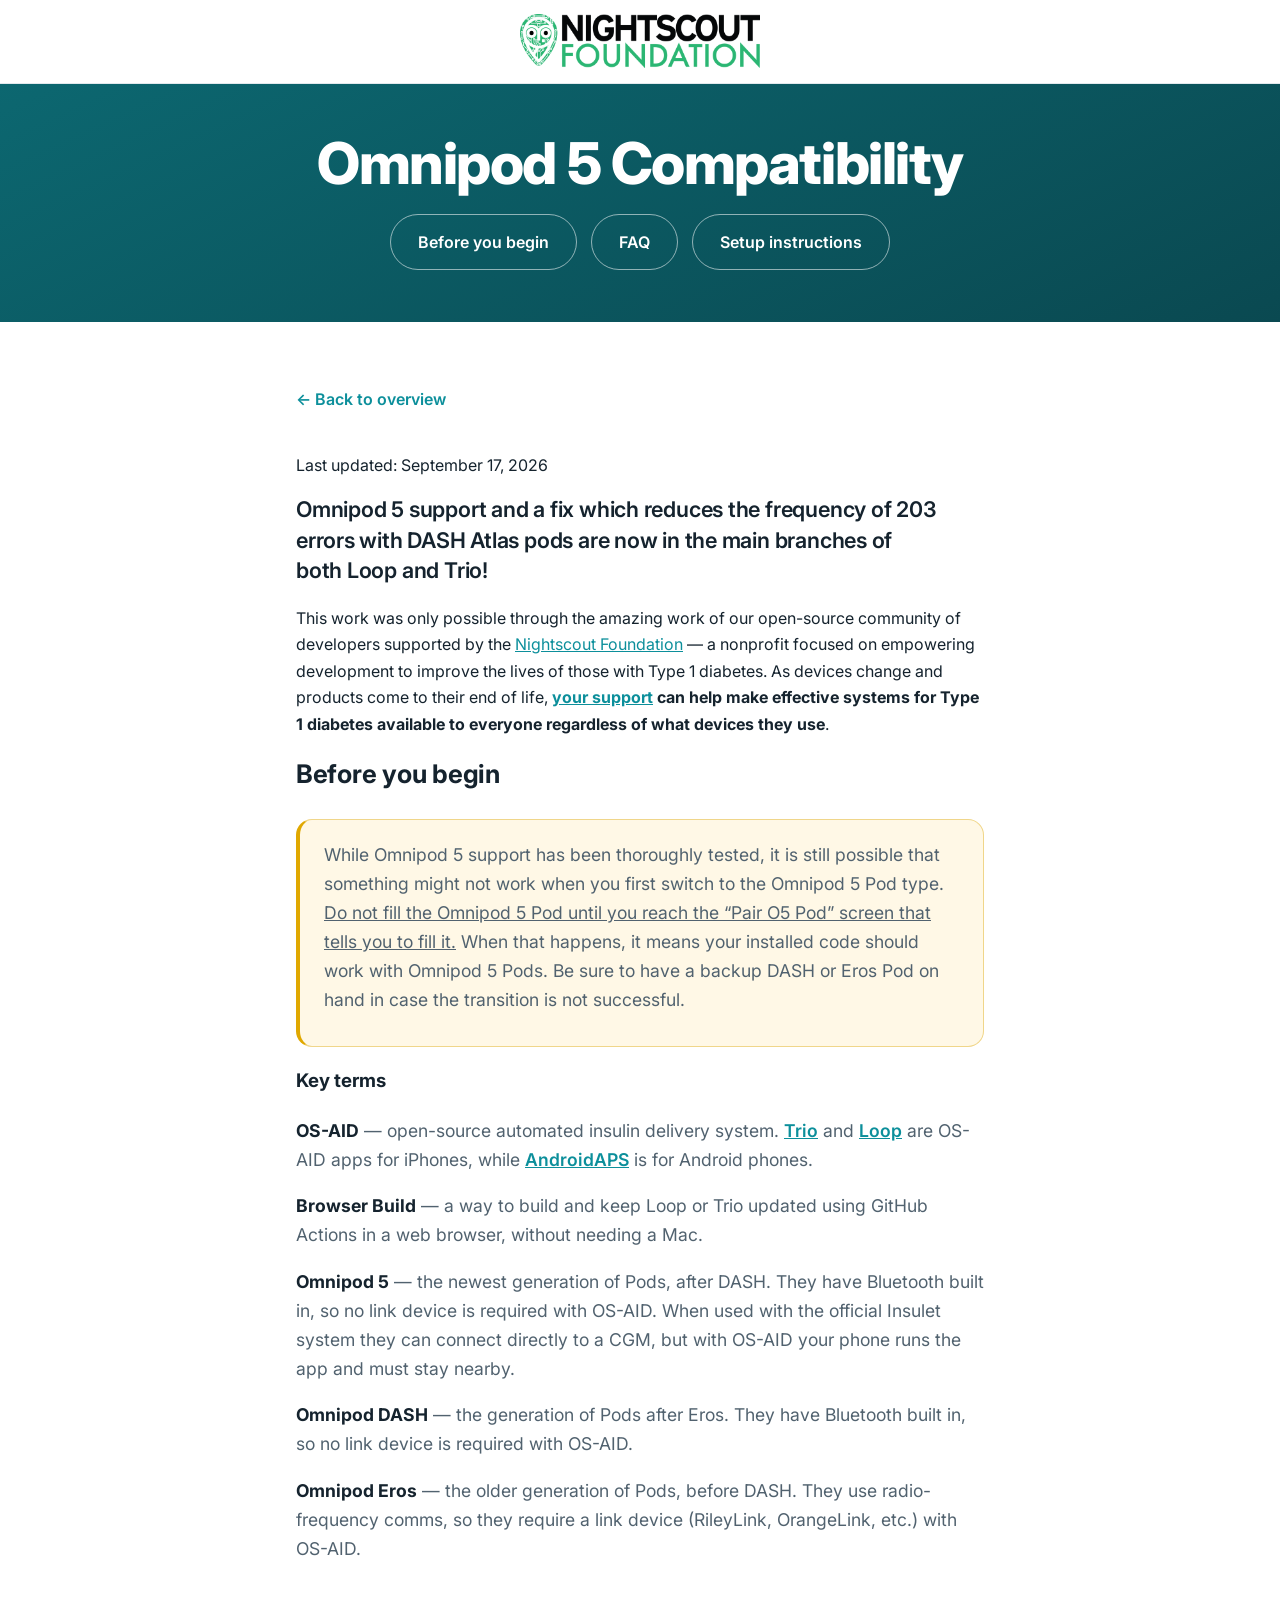
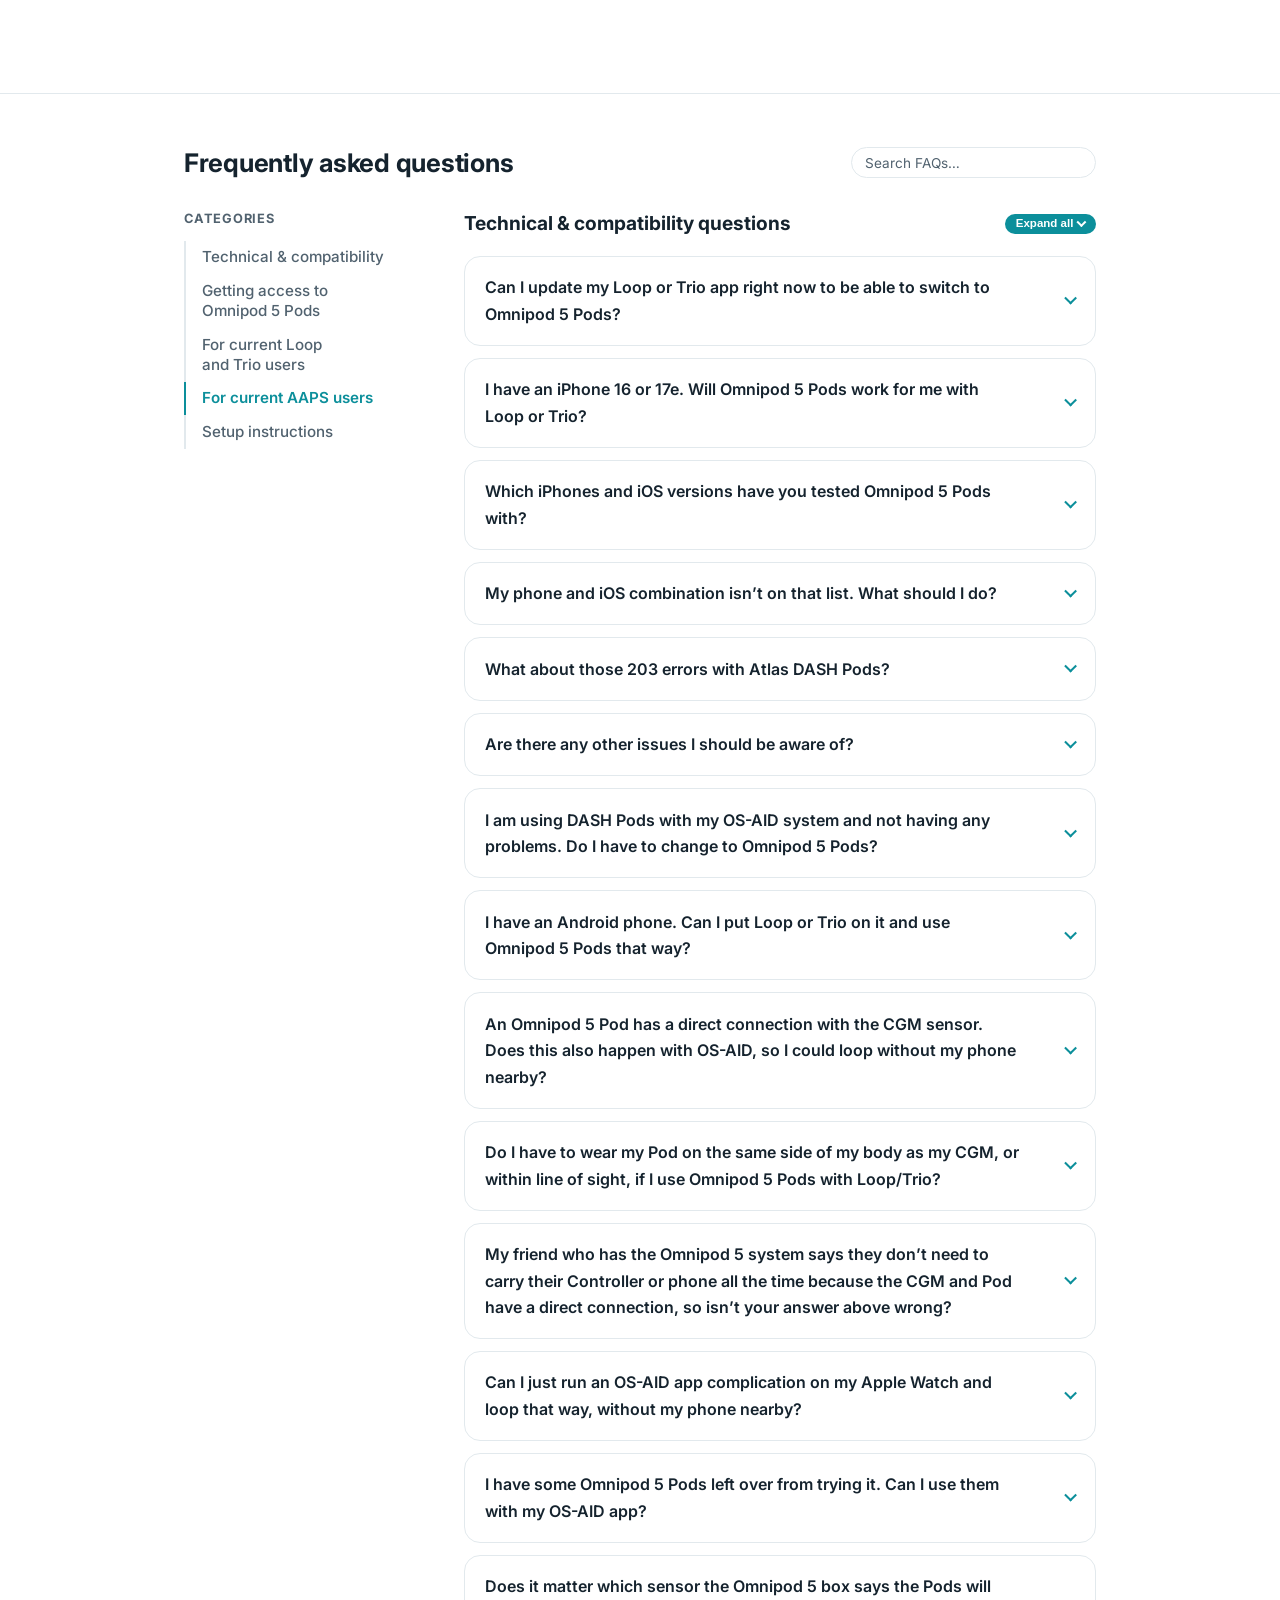
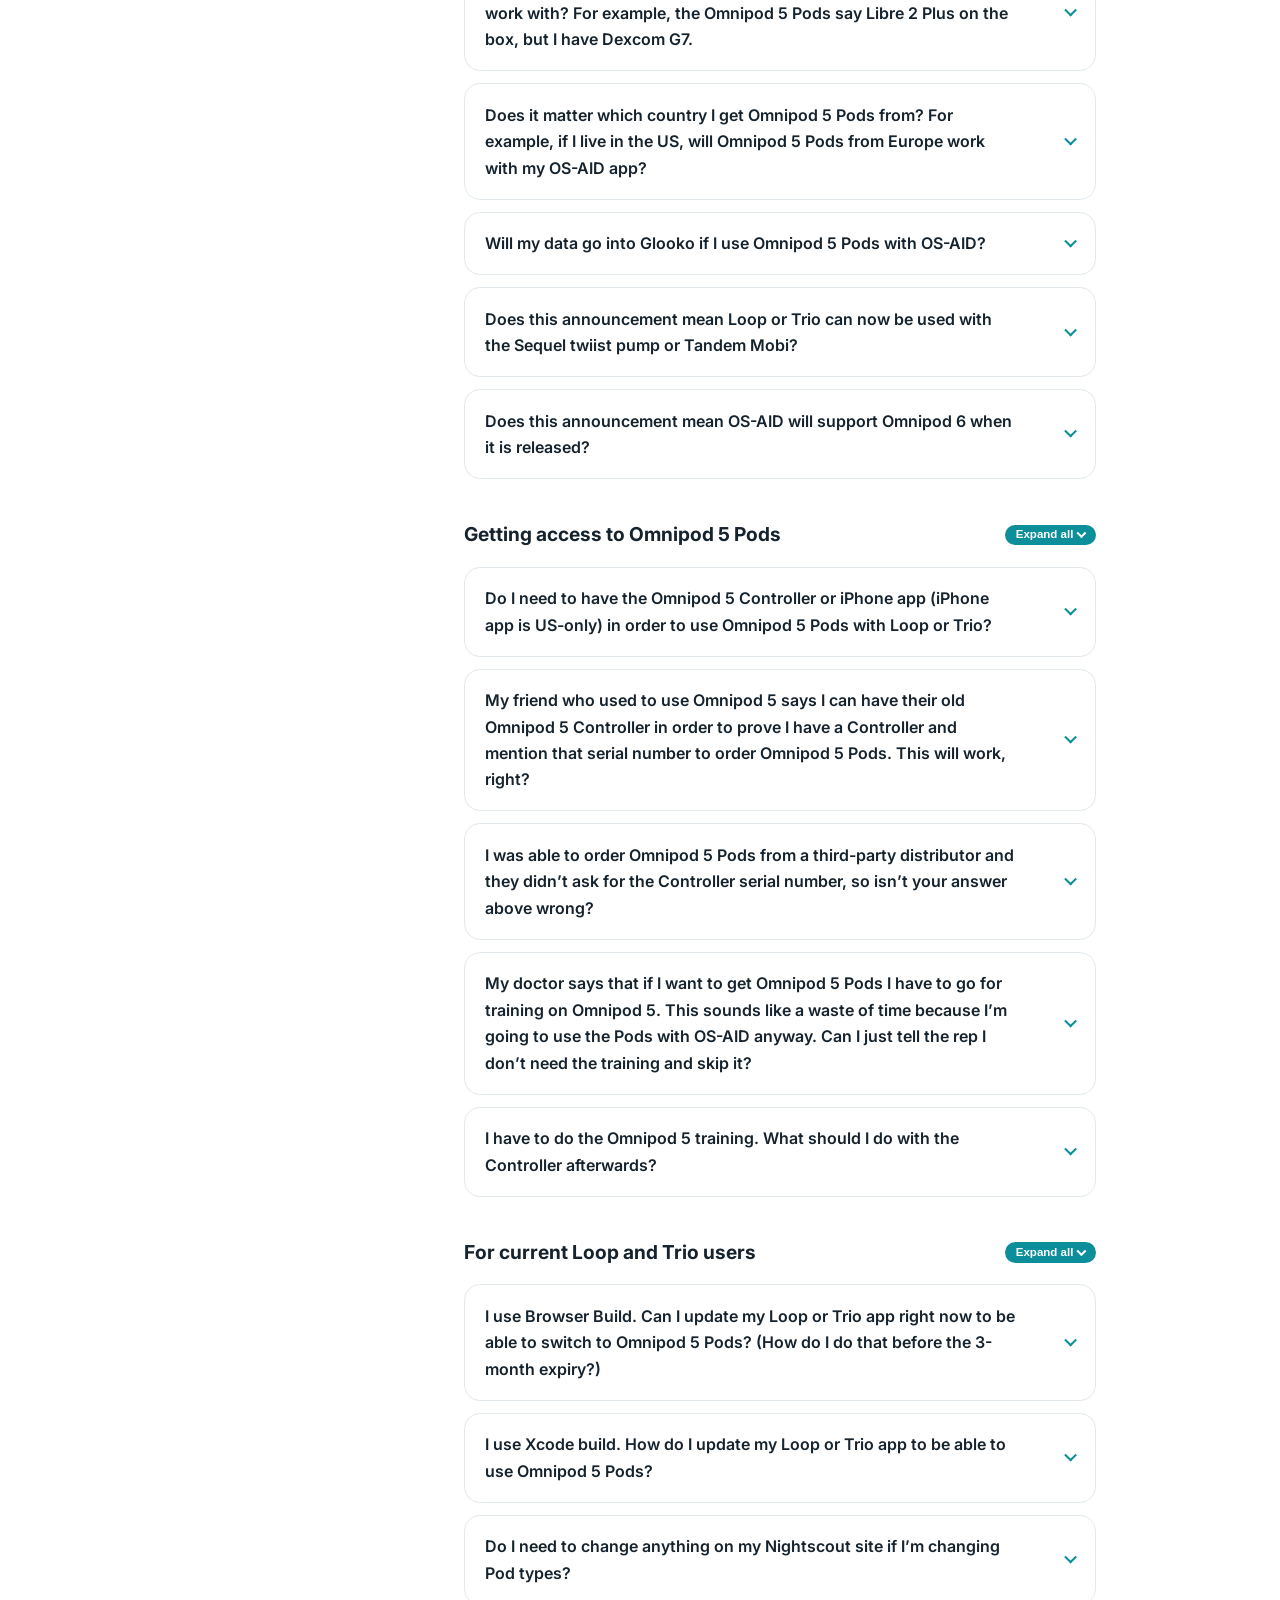
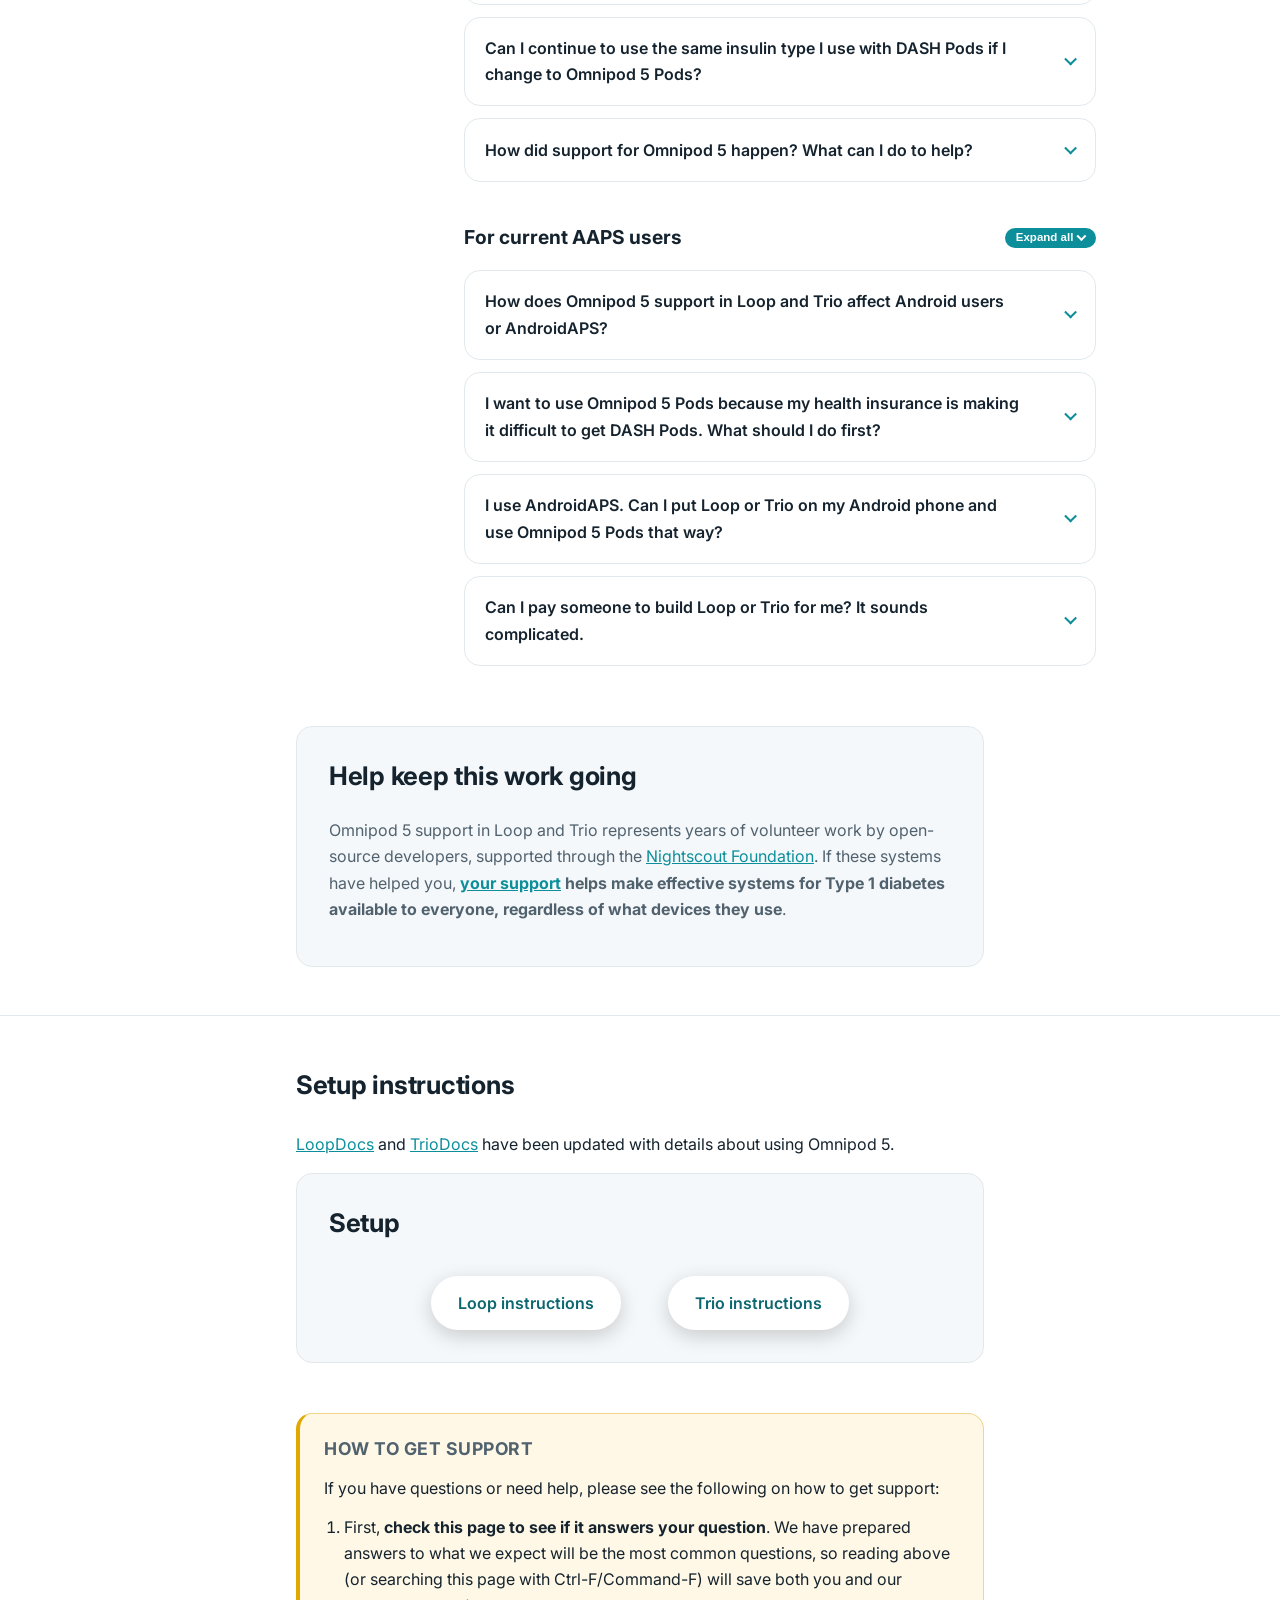
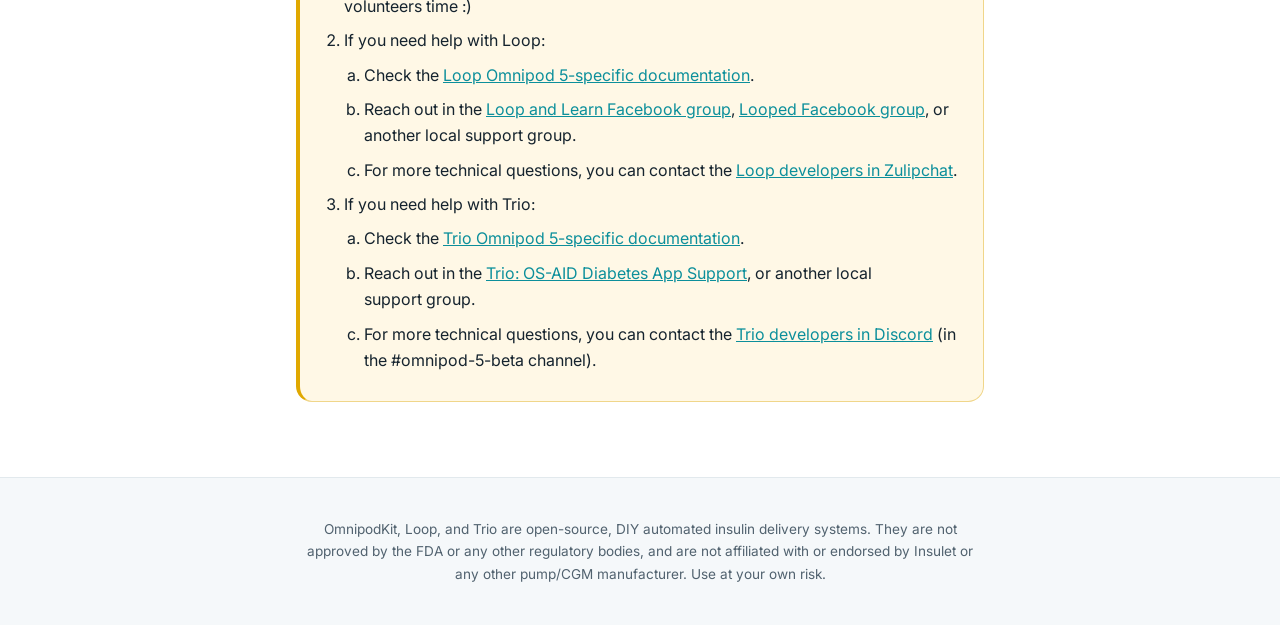
==== compatibility.html @ 83f73f6c "Omnipod 5 launched in main Co-Authored-By: Claude Fable 5.1 <noreply@anthropic.com> Claude-Session: " ====
<!DOCTYPE html>
<html lang="en">
<head>
  <meta charset="utf-8">
  <meta name="viewport" content="width=device-width, initial-scale=1">
  <title>Omnipod 5 Compatibility for Loop and Trio</title>
  <meta name="description" content="FAQs and setup instructions for using Omnipod 5 Pods with Loop and Trio.">
  <link rel="canonical" href="https://nightscout.github.io/omnipod-five/compatibility.html">
  <link rel="icon" type="image/x-icon" href="favicon.ico">
  <meta name="theme-color" content="#0c6770">
  <meta property="og:site_name" content="Omnipod 5 Open-Source AID">
  <meta property="og:title" content="Omnipod 5 Compatibility for Loop and Trio">
  <meta property="og:description" content="FAQs and setup instructions for using Omnipod 5 Pods with Loop and Trio.">
  <meta property="og:url" content="https://nightscout.github.io/omnipod-five/compatibility.html">
  <meta property="og:type" content="website">
  <meta property="og:image" content="https://nightscout.github.io/omnipod-five/og-image.png">
  <meta property="og:image:width" content="1200">
  <meta property="og:image:height" content="630">
  <meta property="og:image:alt" content="Nightscout Foundation logo">
  <meta name="twitter:card" content="summary_large_image">
  <meta name="twitter:title" content="Omnipod 5 Compatibility for Loop and Trio">
  <meta name="twitter:description" content="FAQs and setup instructions for using Omnipod 5 Pods with Loop and Trio.">
  <meta name="twitter:image" content="https://nightscout.github.io/omnipod-five/og-image.png">
  <link rel="preconnect" href="https://fonts.googleapis.com">
  <link rel="preconnect" href="https://fonts.gstatic.com" crossorigin>
  <link href="https://fonts.googleapis.com/css2?family=Inter:wght@400;500;600;800&display=swap" rel="stylesheet">
  <link rel="stylesheet" href="style.css">
  <script async src="https://www.googletagmanager.com/gtag/js?id=UA-79494897-1"></script><script>window.dataLayer = window.dataLayer || [];function gtag(){dataLayer.push(arguments);}gtag('js', new Date());gtag('set', 'developer_id.dZjQwMz', true);gtag('config', 'UA-79494897-1');</script>
</head>
<body>
  <div class="topbar">
    <div class="wrap logos">
      <img class="logo-ns" src="https://nightscout.github.io/omnipod-five/logo.png" alt="Nightscout Foundation">
    </div>
  </div>

  <header class="hero subpage">
    <div class="wrap">
      <h1>Omnipod 5 Compatibility</h1>
      <div class="cta-row">
        <a class="btn btn-ghost" href="#intro">Before you begin</a>
        <a class="btn btn-ghost" href="#faq">FAQ</a>
        <a class="btn btn-ghost" href="#setup">Setup instructions</a>
      </div>
    </div>
  </header>

  <main class="wrap">
    <a class="back-link" href="index.html">&larr; Back to overview</a>

    <p>Last updated: September 17, 2026</p>

    <p class="lede">Omnipod&nbsp;5 support and a fix which reduces the frequency of 203 errors with DASH Atlas pods are now in the main branches of both Loop&nbsp;and&nbsp;Trio!</p>
    <p>This work was only possible through the amazing work of our open-source community of developers supported by the
      <a href="https://www.nightscoutfoundation.org/new-products/p/direct-donation-apa26" target="_blank" rel="noopener">Nightscout Foundation</a>
      &mdash; a nonprofit focused on empowering development to improve the lives of those with Type&nbsp;1 diabetes.
      As devices change and products come to their end of life, <b><a href="https://www.nightscoutfoundation.org/new-products/p/direct-donation-apa26" target="_blank" rel="noopener">your support</a> can help make effective systems for Type 1 diabetes available to everyone regardless of what devices they use</b>.</p>

    <section id="intro" class="about">
      <h2>Before you begin</h2>
      <div class="warning">
        <p>
          While Omnipod&nbsp;5 support has been thoroughly tested, it is still possible that something might not work when you first switch to the Omnipod&nbsp;5 Pod type.
          <u>Do not fill the Omnipod&nbsp;5 Pod until you reach the &ldquo;Pair O5 Pod&rdquo; screen that tells you to fill it.</u>
          When that happens, it means your installed code should work with Omnipod&nbsp;5 Pods.
          Be sure to have a backup DASH or Eros Pod on hand in case the transition is not successful.
        </p>
      </div>

      <h3 id="key-terms">Key terms</h3>
      <p><strong>OS-AID</strong> &mdash; open-source automated insulin delivery system. <a href="https://triodocs.org">Trio</a> and <a href="https://loopdocs.org">Loop</a> are OS-AID apps for iPhones, while <a href="https://androidaps.readthedocs.io/en/latest/">AndroidAPS</a> is for Android phones.</p>
      <p><strong>Browser Build</strong> &mdash; a way to build and keep Loop or Trio updated using GitHub Actions in a web browser, without needing a Mac.</p>
      <p><strong>Omnipod 5</strong> &mdash; the newest generation of Pods, after DASH. They have Bluetooth built in, so no link device is required with OS-AID. When used with the official Insulet system they can connect directly to a CGM, but with OS-AID your phone runs the app and must stay nearby.</p>
      <p><strong>Omnipod DASH</strong> &mdash; the generation of Pods after Eros. They have Bluetooth built in, so no link device is required with OS-AID.</p>
      <p><strong>Omnipod Eros</strong> &mdash; the older generation of Pods, before DASH. They use radio-frequency comms, so they require a link device (RileyLink, OrangeLink, etc.) with OS-AID.</p>
    </section>
  </main>

  <section class="faq faq-band">
    <div class="faq-inner">
      <h2 id="faq" class="faq-head">Frequently asked questions
        <span class="faq-head-actions">
          <input type="search" class="faq-search-input" placeholder="Search FAQs&hellip;" aria-label="Search FAQs">
        </span>
      </h2>

      <div class="faq-layout">
        <nav class="faq-toc" aria-label="FAQ categories">
          <h3>Categories</h3>
          <ol>
            <li><a href="#faq-technical">Technical &amp; compatibility</a></li>
            <li><a href="#faq-access">Getting access to Omnipod&nbsp;5 Pods</a></li>
            <li><a href="#faq-ios-osaid">For current Loop and Trio users</a></li>
            <li><a href="#faq-aaps">For current AAPS users</a></li>
            <li><a href="#setup">Setup instructions</a></li>
          </ol>
        </nav>

        <div class="faq-groups" itemscope itemtype="https://schema.org/FAQPage">
          <div class="faq-group" id="faq-technical">
            <h3 class="faq-head">Technical &amp; compatibility questions <button type="button" class="btn faq-expand-toggle">Expand all</button></h3>

            <details id="update-now" itemprop="mainEntity" itemscope itemtype="https://schema.org/Question">
              <summary itemprop="name">Can I update my Loop or Trio app right now to be able to switch to Omnipod&nbsp;5 Pods?</summary>
              <meta itemprop="keywords" content="update now, switch now, atlas, 203 errors, fault rate, closed beta, dash, main branch, bluetooth">
              <div class="answer" itemprop="acceptedAnswer" itemscope itemtype="https://schema.org/Answer"><div itemprop="text">
                <p>If you are affected by problems with the DASH Atlas Pods&mdash;either frequent 203 errors, or you have an iPhone&nbsp;16 (all models) or 17e&mdash;switching to Omnipod&nbsp;5 will resolve both of these issues. Also, if you update your Loop or Trio app to the latest version on the main branch, you&rsquo;ll get a fix which reduces the frequency of 203 errors with DASH Atlas pods. Additionally, the new method for connecting to pod Bluetooth for DASH and Omnipod 5, included in the released code, coincidentally reduces 203 errors for DASH Pods.</p>
                <p>In closed beta testing with over 100 pods, <b>less than 5% of Omnipod&nbsp;5 Pods experienced an error or fault</b>. (The pods that experienced faults were primarily pods past their expiration date which stopped due to battery depletion.)</p>
                <p>If you are a DASH user not affected by Atlas pod issues or 203 errors, there is no reason to urgently switch to Omnipod&nbsp;5.</p>
              </div></div>
            </details>
            <details id="iphone-16-17e" itemprop="mainEntity" itemscope itemtype="https://schema.org/Question">
              <summary itemprop="name">I have an iPhone&nbsp;16 or 17e. Will Omnipod&nbsp;5 Pods work for me with Loop or Trio?</summary>
              <meta itemprop="keywords" content="iphone 16, iphone 17e, connection issues, bluetooth, disconnect, pairing, atlas, compatibility, keep alive, keep-alive, reset, settings">
              <div class="answer" itemprop="acceptedAnswer" itemscope itemtype="https://schema.org/Answer"><div itemprop="text">
                <p>Yes, with no reported issues. The issues you are aware of relate to DASH Pods with the Atlas boards inside.</p>
                <p>If you continue with Atlas DASH pods and use a 16/17e&mdash;be aware the released code reset the Pod Keep Alive settings so you need to enable them again. Switching Pod Types away from DASH and then back to DASH also resets the Pod Keep Alive setting.</p>
              </div></div>
            </details>
            <details id="tested-devices" itemprop="mainEntity" itemscope itemtype="https://schema.org/Question">
              <summary itemprop="name">Which iPhones and iOS versions have you tested Omnipod&nbsp;5 Pods with?</summary>
              <meta itemprop="keywords" content="tested devices, phone models, ios 18, ios 26, iphone 17, iphone 16, iphone 15, iphone 13, iphone se, compatibility">
              <div class="answer" itemprop="acceptedAnswer" itemscope itemtype="https://schema.org/Answer"><div itemprop="text">
                <p>We have specifically tested with iPhone&nbsp;17 Pro, 17 Air, 16 Pro, iPhone&nbsp;15 Pro, iPhone&nbsp;13, iPhone&nbsp;SE 2nd generation, and iPhone&nbsp;SE 3rd generation on iOS&nbsp;18 and iOS&nbsp;26.</p>
              </div></div>
            </details>
            <details id="untested-devices" itemprop="mainEntity" itemscope itemtype="https://schema.org/Question">
              <summary itemprop="name">My phone and iOS combination isn&rsquo;t on that list. What should I do?</summary>
              <meta itemprop="keywords" content="untested phone, unsupported, older iphone, ios version, compatibility">
              <div class="answer" itemprop="acceptedAnswer" itemscope itemtype="https://schema.org/Answer"><div itemprop="text">
                <p>We have thoroughly tested the most common iPhones during Beta testing. Robust testing on an iPhone&nbsp;16 and a 17e indicated that Omnipod&nbsp;5 Pods are NOT affected by the connection issues present on DASH Pods. We do not expect other iPhone models to have issues, as long as they are able to support at least iOS&nbsp;18.</p>
              </div></div>
            </details>
            <details id="203-errors" itemprop="mainEntity" itemscope itemtype="https://schema.org/Question">
              <summary itemprop="name">What about those 203 errors with Atlas DASH Pods?</summary>
              <meta itemprop="keywords" content="203 error, pod error, fault, failure, screamer, alarm, atlas, saw, labels, bluetooth">
              <div class="answer" itemprop="acceptedAnswer" itemscope itemtype="https://schema.org/Answer"><div itemprop="text">
                <p>There are no reported issues with in-date, unexpired Omnipod&nbsp;5 Pods. (The issues you are aware of relate to DASH Pods with the Atlas boards inside.) Note that because they are a different device generation, Omnipod&nbsp;5 Pods are NOT labeled with &ldquo;SAW&rdquo; or &ldquo;ATLAS&rdquo; like DASH Pods, and in testing, Omnipod 5 Pods did NOT experience 203 errors.</p>
                <p>Additionally, the new method for connecting to pod Bluetooth for DASH and Omnipod 5, included in the released code, coincidentally reduces 203 errors for DASH Pods.</p>
              </div></div>
            </details>
            <details id="other-issues" itemprop="mainEntity" itemscope itemtype="https://schema.org/Question">
              <summary itemprop="name">Are there any other issues I should be aware of?</summary>
              <meta itemprop="keywords" content="known issues, expired pods, faults, manufacture date, 2022, 2023, replacement, pharmacy">
              <div class="answer" itemprop="acceptedAnswer" itemscope itemtype="https://schema.org/Answer"><div itemprop="text">
                <p>In testing, faults were more likely with expired Omnipod&nbsp;5 Pods that were manufactured in 2022 and 2023 than with in-date, unexpired Pods. If your Omnipod&nbsp;5 Pods are expired, we recommend you request a new order of Omnipod&nbsp;5 Pods from your pharmacy or HCP before commencing use with Loop or Trio.</p>
              </div></div>
            </details>
            <details id="keep-using-dash" itemprop="mainEntity" itemscope itemtype="https://schema.org/Question">
              <summary itemprop="name">I am using DASH Pods with my OS-AID system and not having any problems. Do I have to change to Omnipod&nbsp;5 Pods?</summary>
              <meta itemprop="keywords" content="keep dash, stay on dash, required, mandatory, rbv, saw, atlas, discontinued, omnipodkit, universal omnipod pump manager, 203 errors, bluetooth">
              <div class="answer" itemprop="acceptedAnswer" itemscope itemtype="https://schema.org/Answer"><div itemprop="text">
                <p>Not urgently. If you are not having any problems, that is great. However, you are likely to receive the newer Atlas Pods at some point in the near future, because RBV/SAW Pod production will stop once Insulet runs out of SAW Bluetooth chips. To reduce the frequency of 203 errors, you should still update your app to start using the Universal Omnipod Pump manager (OmnipodKit). Additionally, the new method for connecting to pod Bluetooth for DASH and Omnipod 5, included in the released code, coincidentally reduces 203 errors for DASH Pods.</p>
              </div></div>
            </details>
            <details id="android-phone" itemprop="mainEntity" itemscope itemtype="https://schema.org/Question">
              <summary itemprop="name">I have an Android phone. Can I put Loop or Trio on it and use Omnipod&nbsp;5 Pods that way?</summary>
              <meta itemprop="keywords" content="android, aaps, androidaps, samsung, pixel, iphone only, eta, timeline">
              <div class="answer" itemprop="acceptedAnswer" itemscope itemtype="https://schema.org/Answer"><div itemprop="text">
                <p><strong>No. Loop and Trio are for iOS (iPhone) only.</strong> You can get an iPhone and use Loop or Trio, or stick with your current system until the AndroidAPS developers get AndroidAPS working with Omnipod&nbsp;5 Pods. Keep up to date on their progress by monitoring the <a href="https://www.facebook.com/groups/1900195340201874/" target="_blank" rel="noopener">AAPS Users Facebook group</a> or the <a href="https://discord.gg/unXQHEEYtF" target="_blank" rel="noopener">WeAreNotWaiting Discord server</a>.</p>
              </div></div>
            </details>
            <details id="direct-cgm-connection" itemprop="mainEntity" itemscope itemtype="https://schema.org/Question">
              <summary itemprop="name">An Omnipod&nbsp;5 Pod has a direct connection with the CGM sensor. Does this also happen with OS-AID, so I could loop without my phone nearby?</summary>
              <meta itemprop="keywords" content="direct connection, phone nearby, without phone, standalone, offline, pod to sensor, range">
              <div class="answer" itemprop="acceptedAnswer" itemscope itemtype="https://schema.org/Answer"><div itemprop="text">
                <p><strong>No. You need your phone nearby at all times.</strong> Your phone is running the OS-AID application, just as it would with a DASH Pod or another type of pump.</p>
              </div></div>
            </details>
            <details id="pod-cgm-placement" itemprop="mainEntity" itemscope itemtype="https://schema.org/Question">
              <summary itemprop="name">Do I have to wear my Pod on the same side of my body as my CGM, or within line of sight, if I use Omnipod&nbsp;5 Pods with Loop/Trio?</summary>
              <meta itemprop="keywords" content="placement, wear, body site, line of sight, distance, range">
              <div class="answer" itemprop="acceptedAnswer" itemscope itemtype="https://schema.org/Answer"><div itemprop="text">
                <p>No. Your Omnipod&nbsp;5 Pod and CGM can be on any body parts you usually use for your pump and CGM, as long as your phone is nearby.</p>
              </div></div>
            </details>
            <details id="carry-phone" itemprop="mainEntity" itemscope itemtype="https://schema.org/Question">
              <summary itemprop="name">My friend who has the Omnipod&nbsp;5 system says they don&rsquo;t need to carry their Controller or phone all the time because the CGM and Pod have a direct connection, so isn&rsquo;t your answer above wrong?</summary>
              <meta itemprop="keywords" content="direct connection, carry phone, controller, official system, smartadjust, eversense, sensor choice">
              <div class="answer" itemprop="acceptedAnswer" itemscope itemtype="https://schema.org/Answer"><div itemprop="text">
                <p>No, if you want the direct Pod-sensor connection, that is available with the Omnipod&nbsp;5 app and the official Insulet hybrid closed-loop system only, but it is not possible with OS-AID. However, OS-AID grants you freedom of sensor choice&mdash;for example, you could loop with an Eversense&nbsp;365 CGM and still use Omnipod&nbsp;5 Pods as your insulin pump.</p>
              </div></div>
            </details>
            <details id="apple-watch" itemprop="mainEntity" itemscope itemtype="https://schema.org/Question">
              <summary itemprop="name">Can I just run an OS-AID app complication on my Apple Watch and loop that way, without my phone nearby?</summary>
              <meta itemprop="keywords" content="apple watch, watch only, complication, without phone, standalone">
              <div class="answer" itemprop="acceptedAnswer" itemscope itemtype="https://schema.org/Answer"><div itemprop="text">
                <p><strong>No. You need your phone nearby at all times.</strong> Your phone is running the OS-AID application, not the watch.</p>
              </div></div>
            </details>
            <details id="leftover-pods" itemprop="mainEntity" itemscope itemtype="https://schema.org/Question">
              <summary itemprop="name">I have some Omnipod&nbsp;5 Pods left over from trying it. Can I use them with my OS-AID app?</summary>
              <meta itemprop="keywords" content="leftover pods, old pods, expired, reuse, samples">
              <div class="answer" itemprop="acceptedAnswer" itemscope itemtype="https://schema.org/Answer"><div itemprop="text">
                <p>If the Pods have not expired, you can get the updated OS-AID code and it should work fine with them. In testing, faults were more likely with expired Omnipod&nbsp;5 Pods that were manufactured in 2022 and 2023 than with in-date, unexpired Pods. If your Omnipod&nbsp;5 Pods are expired, we recommend you request a new order of Omnipod&nbsp;5 Pods from your pharmacy or HCP.</p>
              </div></div>
            </details>
            <details id="sensor-on-box" itemprop="mainEntity" itemscope itemtype="https://schema.org/Question">
              <summary itemprop="name">Does it matter which sensor the Omnipod&nbsp;5 box says the Pods will work with? For example, the Omnipod&nbsp;5 Pods say Libre&nbsp;2 Plus on the box, but I have Dexcom&nbsp;G7.</summary>
              <meta itemprop="keywords" content="box label, sensor on box, libre 2 plus, dexcom g7, cgm mismatch, prescription, automated mode, manual mode">
              <div class="answer" itemprop="acceptedAnswer" itemscope itemtype="https://schema.org/Answer"><div itemprop="text">
                <p>The answer to this question has two parts:</p>
                <p>With OS-AID, it does not matter which sensor is named on the outside of the Pod box. You need your phone nearby at all times for your CGM values to go into your OS-AID app.</p>
                <p>However, in case you ever need to switch away from OS-AID and use the built-in Omnipod&nbsp;5 algorithm, it could be a good idea to request a prescription from your doctor for the Pod type that supports the CGM you currently use. For example, if your Omnipod&nbsp;5 Pods say &ldquo;Libre&nbsp;2+&rdquo; and you use Dexcom&nbsp;G7 as your CGM, you would not be able to use the Omnipod&nbsp;5 Automated Mode if you had to switch off OS-AID and use an official Omnipod&nbsp;5 app or controller. You would be able to use Manual Mode only.</p>
              </div></div>
            </details>
            <details id="pods-from-abroad" itemprop="mainEntity" itemscope itemtype="https://schema.org/Question">
              <summary itemprop="name">Does it matter which country I get Omnipod&nbsp;5 Pods from? For example, if I live in the US, will Omnipod&nbsp;5 Pods from Europe work with my OS-AID app?</summary>
              <meta itemprop="keywords" content="country, region, import, europe, international, abroad, geofence, regional lock, dexcom g7, libre">
              <div class="answer" itemprop="acceptedAnswer" itemscope itemtype="https://schema.org/Answer"><div itemprop="text">
                <p>It doesn&rsquo;t matter which country the Pods are from. There is no geofencing issue with Pods (the same is true for Eros and DASH Pods).</p>
                <p>Further information: CGM systems have more restrictions than Pods. Libre&nbsp;2 Plus sensors have regional app locking. With Dexcom&nbsp;G7, your first sensor session must start inside the country of the App Store you downloaded the phone app from (or you can follow these instructions: <a href="https://www.loopnlearn.org/g7-geofence/" target="_blank" rel="noopener">G7 geofence instructions at Loop and Learn</a>).</p>
              </div></div>
            </details>
            <details id="glooko" itemprop="mainEntity" itemscope itemtype="https://schema.org/Question">
              <summary itemprop="name">Will my data go into Glooko if I use Omnipod&nbsp;5 Pods with OS-AID?</summary>
              <meta itemprop="keywords" content="glooko, data upload, reports, clinic, nightscout, tidepool">
              <div class="answer" itemprop="acceptedAnswer" itemscope itemtype="https://schema.org/Answer"><div itemprop="text">
                <p>No. You will still need to use Nightscout and/or Tidepool. When used with OS-AID, Omnipod&nbsp;5 Pods will work just like DASH Pods&mdash;only better, because there are no phone compatibility issues or 203 errors.</p>
              </div></div>
            </details>
            <details id="twiist" itemprop="mainEntity" itemscope itemtype="https://schema.org/Question">
              <summary itemprop="name">Does this announcement mean Loop or Trio can now be used with the Sequel twiist pump or Tandem Mobi?</summary>
              <meta itemprop="keywords" content="twiist, sequel, tandem, mobi, other pumps">
              <div class="answer" itemprop="acceptedAnswer" itemscope itemtype="https://schema.org/Answer"><div itemprop="text">
                <p>No. This announcement is strictly about Omnipod&nbsp;5 Pods ONLY.</p>
              </div></div>
            </details>
            <details id="omnipod-6" itemprop="mainEntity" itemscope itemtype="https://schema.org/Question">
              <summary itemprop="name">Does this announcement mean OS-AID will support Omnipod&nbsp;6 when it is released?</summary>
              <meta itemprop="keywords" content="omnipod 6, future pods, next generation, upcoming">
              <div class="answer" itemprop="acceptedAnswer" itemscope itemtype="https://schema.org/Answer"><div itemprop="text">
                <p>It is too early to say. Omnipod&nbsp;6 has not been released yet, so we cannot determine whether Omnipod&nbsp;6 Pods will work with OS-AID.</p>
              </div></div>
            </details>
          </div>

          <div class="faq-group" id="faq-access">
            <h3 class="faq-head">Getting access to Omnipod&nbsp;5 Pods <button type="button" class="btn faq-expand-toggle">Expand all</button></h3>

            <details id="controller-required" itemprop="mainEntity" itemscope itemtype="https://schema.org/Question">
              <summary itemprop="name">Do I need to have the Omnipod&nbsp;5 Controller or iPhone app (iPhone app is US-only) in order to use Omnipod&nbsp;5 Pods with Loop or Trio?</summary>
              <meta itemprop="keywords" content="controller required, pdm, prescription, insurance, funding, cost, serial number, registration, recall, looped groups, facebook">
              <div class="answer" itemprop="acceptedAnswer" itemscope itemtype="https://schema.org/Answer"><div itemprop="text">
                <p>The answer to this question has three parts.</p>
                <p>Technically, no.</p>
                <p>However, your healthcare team, health insurance or funding entity may insist that you have a proper &lsquo;start&rsquo; on Omnipod&nbsp;5. This may mean you are required to obtain the Controller. Costs and funding for the Omnipod&nbsp;5 system will depend on your local country situation. Open-source AID developers cannot advise on this topic.</p>
                <p>For further info on this topic, here is a list of local Looped groups on Facebook where you may find information from other people in your country:</p>
                <ul>
                  <li><a href="https://www.facebook.com/groups/1782449781971680/" target="_blank" rel="noopener">🌎 Looped</a></li>
                  <li><a href="https://www.facebook.com/groups/2161109864145506/" target="_blank" rel="noopener">🌎 Loop and Learn</a></li>
                  <li><a href="https://www.facebook.com/groups/1351938092206709/" target="_blank" rel="noopener">🌎 Trio</a></li>
                  <li><a href="https://www.facebook.com/groups/146850135950765/" target="_blank" rel="noopener">🇬🇧 Looped UK</a></li>
                  <li><a href="https://www.facebook.com/groups/460136084364219/" target="_blank" rel="noopener">🇩🇪 Looped DE</a></li>
                  <li><a href="https://www.facebook.com/groups/1632288200199175/" target="_blank" rel="noopener">🇳🇴 Looped Norge</a></li>
                  <li><a href="https://www.facebook.com/groups/661514380864081/" target="_blank" rel="noopener">🇸🇪 Looped Sweden</a></li>
                  <li><a href="https://www.facebook.com/groups/379616715878771/" target="_blank" rel="noopener">🇩🇪🇦🇹🇨🇭 iOS-Looper D-A-CH</a></li>
                </ul>
                <p>Even if you don&rsquo;t have to get an Omnipod&nbsp;5 Controller to get Omnipod&nbsp;5 Pods, having an Omnipod&nbsp;5 Controller registered with Insulet (or the distributor, if your country has one) is a good idea, so you will be notified if there&rsquo;s ever a recall (as happened in mid-2026). Having a registered account may make it simpler to get replacements for faulty Omnipod&nbsp;5 Pods. So get a Controller if you can, register it, and you&rsquo;ll be able to quote the serial number if you need to request replacement Pods.</p>
              </div></div>
            </details>
            <details id="used-controller" itemprop="mainEntity" itemscope itemtype="https://schema.org/Question">
              <summary itemprop="name">My friend who used to use Omnipod&nbsp;5 says I can have their old Omnipod&nbsp;5 Controller in order to prove I have a Controller and mention that serial number to order Omnipod&nbsp;5 Pods. This will work, right?</summary>
              <meta itemprop="keywords" content="used controller, second hand, hand me down, gift, transfer, deregister, serial number">
              <div class="answer" itemprop="acceptedAnswer" itemscope itemtype="https://schema.org/Answer"><div itemprop="text">
                <p>This could work, but you and the person gifting you the Controller will need to complete some administrative steps. Insulet and official distributors of the Omnipod&nbsp;5 system keep track of the personal name of the user associated with a serial number. Ask the person whose name is on the account to contact Insulet or the distributor to start the process of de-registering the Controller.</p>
              </div></div>
            </details>
            <details id="third-party-distributor" itemprop="mainEntity" itemscope itemtype="https://schema.org/Question">
              <summary itemprop="name">I was able to order Omnipod&nbsp;5 Pods from a third-party distributor and they didn&rsquo;t ask for the Controller serial number, so isn&rsquo;t your answer above wrong?</summary>
              <meta itemprop="keywords" content="third party, distributor, pharmacy, order pods, serial number, no controller">
              <div class="answer" itemprop="acceptedAnswer" itemscope itemtype="https://schema.org/Answer"><div itemprop="text">
                <p>No. The answer above refers to Insulet and official distributors of the Omnipod&nbsp;5 system. A third-party distributor for Pods can sell to whoever they want. You&rsquo;re fortunate this is an option in your country. In some countries, Insulet or the official Omnipod&nbsp;5 system distributor keeps a database of who is allowed to order what, so your personal experience is not necessarily relevant across different countries.</p>
              </div></div>
            </details>
            <details id="skip-training" itemprop="mainEntity" itemscope itemtype="https://schema.org/Question">
              <summary itemprop="name">My doctor says that if I want to get Omnipod&nbsp;5 Pods I have to go for training on Omnipod&nbsp;5. This sounds like a waste of time because I&rsquo;m going to use the Pods with OS-AID anyway. Can I just tell the rep I don&rsquo;t need the training and skip it?</summary>
              <meta itemprop="keywords" content="training required, skip training, rep, sign off, doctor, hcp, prescription">
              <div class="answer" itemprop="acceptedAnswer" itemscope itemtype="https://schema.org/Answer"><div itemprop="text">
                <p>Probably not. In most cases you will simply need to complete the training as required. Regardless, it may be helpful for you to understand how the Omnipod&nbsp;5 system works, in case you ever need to temporarily switch off of OS-AID.</p>
                <p>Further info: if you tell an Insulet rep you&rsquo;re using the Omnipod&nbsp;5 Pods for open-source looping, they may decline to sign off on your training, which will mean you can&rsquo;t order the Pods.</p>
              </div></div>
            </details>
            <details id="keep-controller" itemprop="mainEntity" itemscope itemtype="https://schema.org/Question">
              <summary itemprop="name">I have to do the Omnipod&nbsp;5 training. What should I do with the Controller afterwards?</summary>
              <meta itemprop="keywords" content="keep controller, backup, spare, manual mode, serial number, replacement pods">
              <div class="answer" itemprop="acceptedAnswer" itemscope itemtype="https://schema.org/Answer"><div itemprop="text">
                <p>You should keep the Omnipod&nbsp;5 Controller and user guide with your other spare diabetes supplies, because if your phone ever becomes unusable, you can at least use the Omnipod&nbsp;5 Pods in Manual Mode (or even Automated Mode) until your OS-AID setup is back online. You may also need to quote the serial number of the Controller in order to get replacement Pods if you have any failures, etc.</p>
              </div></div>
            </details>
          </div>

          <div class="faq-group" id="faq-ios-osaid">
            <h3 class="faq-head">For current Loop and Trio users <button type="button" class="btn faq-expand-toggle">Expand all</button></h3>

            <details id="browser-build-update" itemprop="mainEntity" itemscope itemtype="https://schema.org/Question">
              <summary itemprop="name">I use Browser Build. Can I update my Loop or Trio app right now to be able to switch to Omnipod&nbsp;5 Pods? (How do I do that before the 3-month expiry?)</summary>
              <meta itemprop="keywords" content="browser build, github actions, update app, main branch, dev branch, rebuild, expiry, switch pod type, deactivate pod">
              <div class="answer" itemprop="acceptedAnswer" itemscope itemtype="https://schema.org/Answer"><div itemprop="text">
                <p>Update your app using Browser Build.</p>
                <p>If you were building the <b>main</b> branch, Omnipod&nbsp;5 support will be included when you rebuild. If you were building the <b>dev</b> branch during the open beta phase, here are instructions on how to switch back to the main branch:</p>
                <ul>
                  <li><strong>Loop:</strong> <a href="https://loopkit.github.io/loopdocs/browser/bb-update/#restore-default-branch-to-main-and-build" target="_blank" rel="noopener">Restore default branch to main and build</a> (LoopDocs)</li>
                  <li><strong>Trio:</strong> <a href="https://triodocs.org/install/return-to-main/#browser-build" target="_blank" rel="noopener">Return to the released version with Browser Build</a> (TrioDocs)</li>
                </ul>
                <p>When you are ready to switch to Omnipod&nbsp;5, you need to first deactivate your current Pod, then <b>cancel</b> instead of pairing a new pod. At the bottom of the Omnipod UI there&rsquo;s a row that says &ldquo;Switch to another pod or pump type.&rdquo; Tap it and choose &ldquo;Switch pod type.&rdquo; Choose Omnipod&nbsp;5 and continue. LoopDocs walks through this in <a href="https://loopkit.github.io/loopdocs/loop-3/omnipod/#switch-pod-types" target="_blank" rel="noopener">switching Pod types</a>.</p>
              </div></div>
            </details>
            <details id="xcode-build-update" itemprop="mainEntity" itemscope itemtype="https://schema.org/Question">
              <summary itemprop="name">I use Xcode build. How do I update my Loop or Trio app to be able to use Omnipod&nbsp;5 Pods?</summary>
              <meta itemprop="keywords" content="xcode, mac build, update app, main branch, dev branch, switch pod type, deactivate pod, browser build">
              <div class="answer" itemprop="acceptedAnswer" itemscope itemtype="https://schema.org/Answer"><div itemprop="text">
                <p>Build the latest version of your app.</p>
                <p>If you were building the <b>main</b> branch, Omnipod&nbsp;5 support will be included when you rebuild. If you were building the <b>dev</b> branch during the open beta phase, here are instructions on how to switch back to the main branch:</p>
                <ul>
                  <li><strong>Loop:</strong> <a href="https://loopkit.github.io/loopdocs/build/build-app/#build-select-script" target="_blank" rel="noopener">Build Loop with the Build Select Script and choose main</a> (LoopDocs)</li>
                  <li><strong>Trio:</strong> <a href="https://triodocs.org/install/return-to-main/#mac-build" target="_blank" rel="noopener">Return to the released version with a Mac build</a> (TrioDocs)</li>
                </ul>
                <p>When you are ready to switch to Omnipod&nbsp;5, you need to first deactivate your current Pod, then <b>cancel</b> instead of pairing a new pod. At the bottom of the Omnipod UI there&rsquo;s a row that says &ldquo;Switch to another pod or pump type.&rdquo; Tap it and choose &ldquo;Switch pod type.&rdquo; Choose Omnipod&nbsp;5 and continue. LoopDocs walks through this in <a href="https://loopkit.github.io/loopdocs/loop-3/omnipod/#switch-pod-types" target="_blank" rel="noopener">switching Pod types</a>.</p>
                <p>If you&rsquo;re changing from Xcode to Browser Build, you will need to start a new pod with the app built using Browser Build.</p>
              </div></div>
            </details>
            <details id="nightscout-settings" itemprop="mainEntity" itemscope itemtype="https://schema.org/Question">
              <summary itemprop="name">Do I need to change anything on my Nightscout site if I&rsquo;m changing Pod types?</summary>
              <meta itemprop="keywords" content="nightscout, site, settings, configuration, profile">
              <div class="answer" itemprop="acceptedAnswer" itemscope itemtype="https://schema.org/Answer"><div itemprop="text">
                <p>If you&rsquo;re an existing Loop or Trio user moving from Eros or DASH Pods and staying on the same app, no.</p>
              </div></div>
            </details>
            <details id="insulin-type" itemprop="mainEntity" itemscope itemtype="https://schema.org/Question">
              <summary itemprop="name">Can I continue to use the same insulin type I use with DASH Pods if I change to Omnipod&nbsp;5 Pods?</summary>
              <meta itemprop="keywords" content="insulin type, humalog, novolog, novorapid, fiasp, lyumjev, settings preserved, notifications, confidence reminders, silent pod">
              <div class="answer" itemprop="acceptedAnswer" itemscope itemtype="https://schema.org/Answer"><div itemprop="text">
                <p>Yes. When you change pod types and select Omnipod&nbsp;5, all your configuration from your current pod type is maintained: the same insulin type, notifications, confidence reminders, and Silent pod status.</p>
              </div></div>
            </details>
            <details id="how-to-help" itemprop="mainEntity" itemscope itemtype="https://schema.org/Question">
              <summary itemprop="name">How did support for Omnipod&nbsp;5 happen? What can I do to help?</summary>
              <meta itemprop="keywords" content="donate, donation, support, funding, contribute, volunteer, nightscout foundation, nonprofit, give back, how it happened">
              <div class="answer" itemprop="acceptedAnswer" itemscope itemtype="https://schema.org/Answer"><div itemprop="text">
                <p>
                  Loop and Trio are projects built and maintained entirely by volunteers,
                  and they will always be free to use. The Omnipod&nbsp;5 driver alone in
                  OmnipodKit represents years of volunteer work by open-source developers,
                  supported through the Nightscout Foundation. If these systems have helped
                  you and you&rsquo;d like to help support the community, the
                  <a href="https://www.nightscoutfoundation.org/new-products/p/direct-donation-apa26" target="_blank" rel="noopener">Nightscout Foundation</a>
                  is a nonprofit focused on empowering development to improve the lives of
                  those with Type&nbsp;1 diabetes and would be grateful for your support.
                </p>
              </div></div>
            </details>
          </div>

          <div class="faq-group" id="faq-aaps">
            <h3 class="faq-head">For current AAPS users <button type="button" class="btn faq-expand-toggle">Expand all</button></h3>

            <details id="androidaps" itemprop="mainEntity" itemscope itemtype="https://schema.org/Question">
              <summary itemprop="name">How does Omnipod&nbsp;5 support in Loop and Trio affect Android users or AndroidAPS?</summary>
              <meta itemprop="keywords" content="android, aaps, samsung, pixel, eta, timeline, discord, facebook">
              <div class="answer" itemprop="acceptedAnswer" itemscope itemtype="https://schema.org/Answer"><div itemprop="text">
                <p>
                  Loop and Trio are for iOS (iPhone) only. If you are very keen to use Omnipod&nbsp;5 Pods,
                  you can get an iPhone and switch to Loop or Trio.
                </p>
                <p>
                  While we don't have anything to announce today, there is work being done on supporting
                  Omnipod&nbsp;5 in AndroidAPS - it is just not ready and doesn't currently have an ETA.
                </p>
                <p>
                  You can keep up to date on development progress by monitoring the
                  <a href="https://www.facebook.com/groups/1900195340201874/" target="_blank" rel="noopener">AAPS Users Facebook group</a>
                  or the <a href="https://discord.gg/unXQHEEYtF" target="_blank" rel="noopener">WeAreNotWaiting Discord server</a>. Tentatively, the AndroidAPS
                  developers hope to support Omnipod&nbsp;5 by the end of 2026;
                  however, there is still much additional work needed.
                </p>
              </div></div>
            </details>
            <details id="insurance" itemprop="mainEntity" itemscope itemtype="https://schema.org/Question">
              <summary itemprop="name">I want to use Omnipod&nbsp;5 Pods because my health insurance is making it difficult to get DASH Pods. What should I do first?</summary>
              <meta itemprop="keywords" content="insurance, coverage, prescription change, switch from aaps, get iphone">
              <div class="answer" itemprop="acceptedAnswer" itemscope itemtype="https://schema.org/Answer"><div itemprop="text">
                <p>Check the <a href="#faq-technical">general FAQs above</a>. You&rsquo;ll need to speak with your healthcare team to get your prescription changed. Then you&rsquo;ll need to get an iPhone and get onto Loop or Trio.</p>
              </div></div>
            </details>
            <details id="aaps-migration" itemprop="mainEntity" itemscope itemtype="https://schema.org/Question">
              <summary itemprop="name">I use AndroidAPS. Can I put Loop or Trio on my Android phone and use Omnipod&nbsp;5 Pods that way?</summary>
              <meta itemprop="keywords" content="androidaps, android, migration, switch to trio, iphone, oref, eta, timeline">
              <div class="answer" itemprop="acceptedAnswer" itemscope itemtype="https://schema.org/Answer"><div itemprop="text">
                <p>No. To keep many of the algorithm features you&rsquo;re used to, you can get an iPhone and change to Loop or Trio, or stick with your current system until the AndroidAPS developers get AndroidAPS working with Omnipod&nbsp;5 Pods. Keep up to date on their progress by monitoring the <a href="https://www.facebook.com/groups/1900195340201874/" target="_blank" rel="noopener">AAPS Users Facebook group</a> or the <a href="https://discord.gg/unXQHEEYtF" target="_blank" rel="noopener">WeAreNotWaiting Discord server</a>. Tentatively, the AndroidAPS developers hope to support Omnipod&nbsp;5 by the end of 2026; however, there is still much additional work needed.</p>
                <p>If you want to change to Trio, start with <a href="https://triodocs.org/configuration/migration/aaps-migration/" target="_blank" rel="noopener">the AAPS migration guide on TrioDocs</a>.</p>
              </div></div>
            </details>
            <details id="pay-someone" itemprop="mainEntity" itemscope itemtype="https://schema.org/Question">
              <summary itemprop="name">Can I pay someone to build Loop or Trio for me? It sounds complicated.</summary>
              <meta itemprop="keywords" content="pay someone, build for me, prebuilt, help building, facebook groups, mentor, support">
              <div class="answer" itemprop="acceptedAnswer" itemscope itemtype="https://schema.org/Answer"><div itemprop="text">
                <p>You&rsquo;ll need to build it yourself. But building it yourself does not mean building it alone. Here are some Facebook groups you can join:</p>
                <ul>
                  <li><a href="https://www.facebook.com/groups/TheLoopedGroup/" target="_blank" rel="noopener">The Looped group</a></li>
                  <li><a href="https://www.facebook.com/groups/diytrio/" target="_blank" rel="noopener">The Trio group</a></li>
                  <li><a href="https://www.facebook.com/groups/LOOPandLEARN" target="_blank" rel="noopener">Loop and Learn</a></li>
                </ul>
                <p>Volunteers are always willing to help.</p>
              </div></div>
            </details>
          </div>
        </div>
      </div>
    </div>
  </section>

  <script src="faq.js" defer></script>

  <section class="wrap">
    <div class="callout">
      <h2>Help keep this work going</h2>
      <p>
        Omnipod&nbsp;5 support in Loop and Trio represents years of volunteer work by open-source developers,
        supported through the
        <a href="https://www.nightscoutfoundation.org/new-products/p/direct-donation-apa26" target="_blank" rel="noopener">Nightscout Foundation</a>.
        If these systems have helped you, <b><a href="https://www.nightscoutfoundation.org/new-products/p/direct-donation-apa26" target="_blank" rel="noopener">your support</a>
        helps make effective systems for Type&nbsp;1 diabetes available to everyone, regardless of what devices they use</b>.
      </p>
    </div>
  </section>

  <section id="setup" class="setup-band">
    <div class="wrap">
      <h2>Setup instructions</h2>

      <p><a href="https://loopdocs.org" target="_blank" rel="noopener">LoopDocs</a> and <a href="https://triodocs.org" target="_blank" rel="noopener">TrioDocs</a> have been updated with details about using Omnipod&nbsp;5.</p>

      <section id="setup-instructions" class="callout">
        <h2>Setup</h2>
        <div class="cta-row">
          <a class="btn btn-primary" href="https://loopkit.github.io/loopdocs/faqs/omnipod-faqs/#is-omnipod-5-available" target="_blank">
            Loop instructions
          </a>
          &nbsp; &nbsp; &nbsp;
          <a class="btn btn-primary" href="https://triodocs.org/install/build/requirements/devices/pump/#omnipod-5" target="_blank">
            Trio instructions
          </a>
        </div>
      </section>

        <br />

        <div class="warning">
          <p class="warning-title">How to get support</p>
          <p>If you have questions or need help, please see the following on how to get support:</p>
          <ol>
            <li>First, <b>check this page to see if it answers your question</b>. We have prepared answers to what we expect will be the most common questions, so reading above (or searching this page with Ctrl-F/Command-F) will save both you and our volunteers time :) </li>
            <li>If you need help with Loop:
              <ol type="a">
                <li>Check the <a href="https://loopkit.github.io/loopdocs/loop-3/omnipod/#switch-pod-types" target="_blank">Loop Omnipod 5-specific documentation</a>.</li>
                <li>Reach out in the <a href="https://www.facebook.com/groups/LOOPandLEARN/" target="_blank">Loop and Learn Facebook group</a>, <a href="https://www.facebook.com/groups/TheLoopedGroup/" target="_blank">Looped Facebook group</a>, or another local support group.</li>
                <li>For more technical questions, you can contact the <a href="https://loop.zulipchat.com/#narrow/channel/144182-development/topic/Loop.20Open.20Beta.20for.20Omnipod.205/with/607418710" target="_blank">Loop developers in Zulipchat</a>.</li>
              </ol>
            </li>
            <li>If you need help with Trio:
              <ol type="a">
                <li>Check the <a href="https://triodocs.org/install/build/requirements/devices/pump/?h=pump#omnipod-5" target="_blank">Trio Omnipod 5-specific documentation</a>.</li>
                <li>Reach out in the <a href="https://www.facebook.com/groups/diytrio">Trio: OS-AID Diabetes App Support</a>, or another local support group.</li>
                <li>For more technical questions, you can contact the <a href="https://discord.gg/FnwFEFUwXE">Trio developers in Discord</a> (in the #omnipod-5-beta channel).</li>
              </ol>
            </li>
          </ol>
        </div>

        <p><br /></p>
    </div>
  </section>

  <footer class="site-footer">
    <div class="wrap">
      <p class="disclaimer">
        OmnipodKit, Loop, and Trio are open-source, DIY automated insulin
        delivery systems. They are not approved by the FDA or any other regulatory bodies, and are not
        affiliated with or endorsed by Insulet or any other pump/CGM manufacturer. Use at
        your own risk.
      </p>
    </div>
  </footer>
</body>
</html>
---- style.css ----
:root {
  --bg: #ffffff;
  --bg-soft: #f5f8fa;
  --fg: #15232e;
  --fg-soft: #51626f;
  --accent: #0c8f9b;
  --accent-deep: #0a6f79;
  --brand-1: #0c6770;
  --brand-2: #0a4951;
  --border: #e2e9ed;
  --radius: 16px;
}

* { box-sizing: border-box; }

html { scroll-behavior: smooth; }

/* Avoid a lone word on the last line of headings, questions, and paragraphs. */
h1, h2, h3, .faq-toc a { text-wrap: balance; }
p, li { text-wrap: pretty; }

body {
  margin: 0;
  background: var(--bg);
  color: var(--fg);
  font-family: "Inter", -apple-system, BlinkMacSystemFont, "Segoe UI", Roboto, Helvetica, Arial, sans-serif;
  line-height: 1.65;
  -webkit-font-smoothing: antialiased;
}

.wrap {
  width: 100%;
  max-width: 46rem;
  margin: 0 auto;
  padding: 0 1.5rem;
}

.nowrap { white-space: nowrap; }

/* Partner logo bar */
.topbar {
  background: #fff;
  padding: 0.9rem 0;
  border-bottom: 1px solid var(--border);
}

.logos {
  display: flex;
  flex-wrap: wrap;
  align-items: center;
  justify-content: center;
  gap: 0.75rem 2.75rem;
}

.logos img {
  width: auto;
  vertical-align: middle;
}

.logo-ns { height: 54px; }

/* Hero */
.hero {
  background: linear-gradient(155deg, var(--brand-1) 0%, var(--brand-2) 100%);
  color: #fff;
  padding: 4.5rem 0 4.75rem;
  text-align: center;
}

.kicker {
  font-size: 1rem;
  font-weight: 500;
  color: rgba(255, 255, 255, 0.82);
  max-width: 38rem;
  margin: 0 auto 1.4rem;
}

.hero h1 {
  font-size: clamp(2.4rem, 6vw, 3.6rem);
  font-weight: 800;
  line-height: 1.08;
  margin: 0 auto 2.25rem;
  max-width: 18ch;
  letter-spacing: -0.025em;
}

.cta-row {
  display: flex;
  gap: 0.85rem;
  justify-content: center;
  flex-wrap: wrap;
}

.btn {
  display: inline-block;
  padding: 0.85rem 1.7rem;
  border-radius: 999px;
  font-weight: 600;
  font-size: 1rem;
  text-decoration: none;
  transition: transform 0.12s ease, background 0.12s ease, box-shadow 0.12s ease;
  /* Default appearance (used on light backgrounds, e.g. the compatibility page callout) */
  background: var(--accent);
  color: #fff;
  box-shadow: 0 4px 14px rgba(12, 143, 155, 0.25);
}

.btn:hover { background: var(--accent-deep); }

.btn:active { transform: translateY(1px); }

.btn-primary {
  background: #fff;
  color: var(--brand-1);
  box-shadow: 0 6px 20px rgba(0, 0, 0, 0.18);
}

.btn-primary:hover { background: #f0fbfb; }

.btn-ghost {
  background: transparent;
  box-shadow: none;
  border: 1.5px solid rgba(255, 255, 255, 0.55);
  color: #fff;
}

.btn-ghost:hover { background: rgba(255, 255, 255, 0.14); }

/* Sections */
main.wrap { padding-top: 4rem; padding-bottom: 4rem; }

section + section { margin-top: 3rem; }

h2 {
  font-size: 1.6rem;
  letter-spacing: -0.01em;
  margin: 0 0 1.25rem;
}

/* Large intro statement below the hero (compatibility subpage) */
.lede {
  font-size: 1.35rem;
  font-weight: 600;
  line-height: 1.4;
  letter-spacing: -0.01em;
  margin: 0 0 1.25rem;
}

.about p { font-size: 1.1rem; color: var(--fg-soft); }
.about strong { color: var(--fg); }

a { color: var(--accent); }
.about a { font-weight: 600; }

/* Callout */
.callout {
  background: var(--bg-soft);
  border: 1px solid var(--border);
  border-radius: var(--radius);
  padding: 1.75rem 2rem;
}

.callout > p {
  margin: 0 0 1rem;
  color: var(--fg-soft);
}

.callout > p strong { color: var(--fg); }

.callout ol {
  margin: 0;
  padding-left: 1.25rem;
}

.callout li { margin: 0.5rem 0; }

/* FAQ */
.faq details {
  border: 1px solid var(--border);
  border-radius: var(--radius);
  margin-bottom: 0.75rem;
  background: var(--bg);
  overflow: hidden;
}

.faq summary {
  cursor: pointer;
  padding: 1.1rem 1.25rem;
  font-weight: 600;
  list-style: none;
  display: flex;
  justify-content: space-between;
  align-items: center;
  gap: 1rem;
}

.faq summary::-webkit-details-marker { display: none; }

/* Hover-revealed direct link to a question; margin-left: auto keeps it at
   the right edge, just before the "+" marker. */
.faq summary .faq-link {
  display: inline-flex;
  align-items: center;
  margin-left: auto;
  color: var(--accent);
  opacity: 0;
  transition: opacity 0.12s ease;
}

.faq summary:hover .faq-link,
.faq summary .faq-link:focus-visible { opacity: 1; }

@media (hover: none) {
  .faq summary .faq-link { opacity: 0.45; }
}

/* Chevron marker: points down (v) when closed, up (^) when open. */
.faq summary::after {
  content: "";
  flex: none;
  width: 0.45em;
  height: 0.45em;
  border-right: 2px solid var(--accent);
  border-bottom: 2px solid var(--accent);
  transform: translateY(-25%) rotate(45deg);
  transition: transform 0.2s ease;
}

.faq details[open] summary::after { transform: translateY(25%) rotate(225deg); }

.faq .answer {
  padding: 0 1.25rem 1.1rem;
  color: var(--fg-soft);
}

.faq .answer p { margin: 0.5rem 0; }

.soon {
  font-weight: 600;
  color: var(--accent);
}
/* Subpage */
.hero.subpage { padding: 3rem 0 3.25rem; }

.hero.subpage h1 { margin-bottom: 1.25rem; }

.back-link {
  display: inline-block;
  margin-bottom: 1.5rem;
  font-weight: 600;
  color: var(--accent);
  text-decoration: none;
}

.back-link:hover { text-decoration: underline; }

.stub {
  font-style: italic;
  color: var(--fg-soft);
}

/* FAQ band with side table of contents (compatibility subpage) */
.faq-band {
  border-top: 1px solid var(--border);
  margin-top: 3rem;
  padding: 3rem 0;
}

.faq-inner {
  width: 100%;
  max-width: 60rem;
  margin: 0 auto;
  padding: 0 1.5rem;
}

.faq-layout {
  display: grid;
  grid-template-columns: 15rem 1fr;
  gap: 2.5rem;
  align-items: start;
  margin-top: 1.5rem;
}

.faq-toc { position: sticky; top: 1.5rem; }

.faq-toc h3 {
  font-size: 0.8rem;
  text-transform: uppercase;
  letter-spacing: 0.06em;
  color: var(--fg-soft);
  margin: 0 0 0.75rem;
}

.faq-toc ol {
  list-style: none;
  margin: 0;
  padding: 0;
  border-left: 2px solid var(--border);
}

.faq-toc a {
  display: block;
  padding: 0.4rem 0 0.4rem 1rem;
  margin-left: -2px;
  border-left: 2px solid transparent;
  color: var(--fg-soft);
  text-decoration: none;
  font-weight: 500;
  font-size: 0.95rem;
  line-height: 1.35;
}

.faq-toc a:hover { color: var(--accent); }

.faq-toc a.active {
  color: var(--accent);
  border-left-color: var(--accent);
  font-weight: 600;
}

.faq-group { scroll-margin-top: 1.5rem; }
.faq-group + .faq-group { margin-top: 2.5rem; }

.faq-group h3 {
  font-size: 1.2rem;
  margin: 0 0 1rem;
}

.faq-head {
  display: flex;
  align-items: center;
  justify-content: space-between;
  gap: 0.75rem 1rem;
  flex-wrap: wrap;
}

/* Mini variant of .btn, right-aligned within the FAQ heading. */
.faq-expand-toggle.btn {
  margin-left: auto;
  padding: 0.28rem 0.7rem;
  font-size: 0.72rem;
  font-weight: 600;
  line-height: 1;
  border: 0;
  border-radius: 999px;
  box-shadow: none;
  cursor: pointer;
  white-space: nowrap;
  display: inline-flex;
  align-items: center;
  gap: 0.4em;
}

/* Chevron: points down (v) when collapsed, flips up (^) when expanded. */
.faq-expand-toggle.btn::after {
  content: "";
  width: 0.42em;
  height: 0.42em;
  border-right: 2px solid currentColor;
  border-bottom: 2px solid currentColor;
  transform: translateY(-0.12em) rotate(45deg);
  transition: transform 0.15s ease;
}

.faq-expand-toggle.btn.is-open::after {
  transform: translateY(0.12em) rotate(-135deg);
}

/* Right-aligned actions cluster (search + expand toggle) in the FAQ heading. */
.faq-head-actions {
  margin-left: auto;
  display: inline-flex;
  align-items: center;
  gap: 0.6rem;
  flex-wrap: wrap;
}

.faq-head-actions .faq-expand-toggle.btn { margin-left: 0; }

.faq-search-input {
  font-family: inherit;
  font-weight: 400;
  font-size: 0.85rem;
  padding: 0.4rem 0.85rem;
  border: 1px solid var(--border);
  border-radius: 999px;
  background: #fff;
  color: var(--fg);
  min-width: 14rem;
  transition: border-color 0.15s ease, box-shadow 0.15s ease;
}

.faq-search-input::placeholder { color: var(--fg-soft); }

.faq-search-input:focus {
  outline: none;
  border-color: var(--accent);
  box-shadow: 0 0 0 3px rgba(12, 143, 155, 0.15);
}

.faq-no-results {
  color: var(--fg-soft);
  margin-top: 1rem;
}

@media (max-width: 40rem) {
  .faq-head-actions { width: 100%; }
  .faq-search-input { flex: 1 1 auto; min-width: 0; }
}

@media (max-width: 52rem) {
  .faq-layout { grid-template-columns: 1fr; gap: 1.25rem; }
  .faq-toc { position: static; }
  .faq-toc ol {
    display: flex;
    flex-wrap: wrap;
    gap: 0.5rem;
    border-left: 0;
  }
  .faq-toc a {
    margin-left: 0;
    padding: 0.35rem 0.75rem;
    border: 1px solid var(--border);
    border-radius: 999px;
  }
  .faq-toc a.active { border-color: var(--accent); }
}

/* Warning callout (compatibility subpage) */
.warning {
  background: #fff8e6;
  border: 1px solid #f0d68a;
  border-left: 4px solid #e0a800;
  border-radius: var(--radius);
  padding: 1.25rem 1.5rem;
  margin-top: 1.5rem;
  color: var(--fg);
}

.warning-title {
  margin: 0 0 0.5rem;
  font-weight: 700;
  font-size: 1.1rem;
  text-transform: uppercase;
  letter-spacing: 0.03em;
  color: var(--fg-soft);
}

.warning p { margin: 0 0 0.75rem; }
.warning ol { margin: 0; padding-left: 1.25rem; }
.warning li { margin: 0.5rem 0; }

/* Button rows below warning/callout text */
.warning .cta-row,
.callout .cta-row {
  padding: 0.75rem 0 0.25rem;
}

/* Setup instructions band (compatibility subpage) */
.setup-band {
  border-top: 1px solid var(--border);
  padding: 3rem 0 1rem;
}

.setup-band > .wrap > h2 { margin-bottom: 1.5rem; }

/* Footer */
.site-footer {
  border-top: 1px solid var(--border);
  padding: 2.5rem 0;
  background: var(--bg-soft);
}

.disclaimer {
  font-size: 0.85rem;
  color: var(--fg-soft);
  margin: 0;
  text-align: center;
}
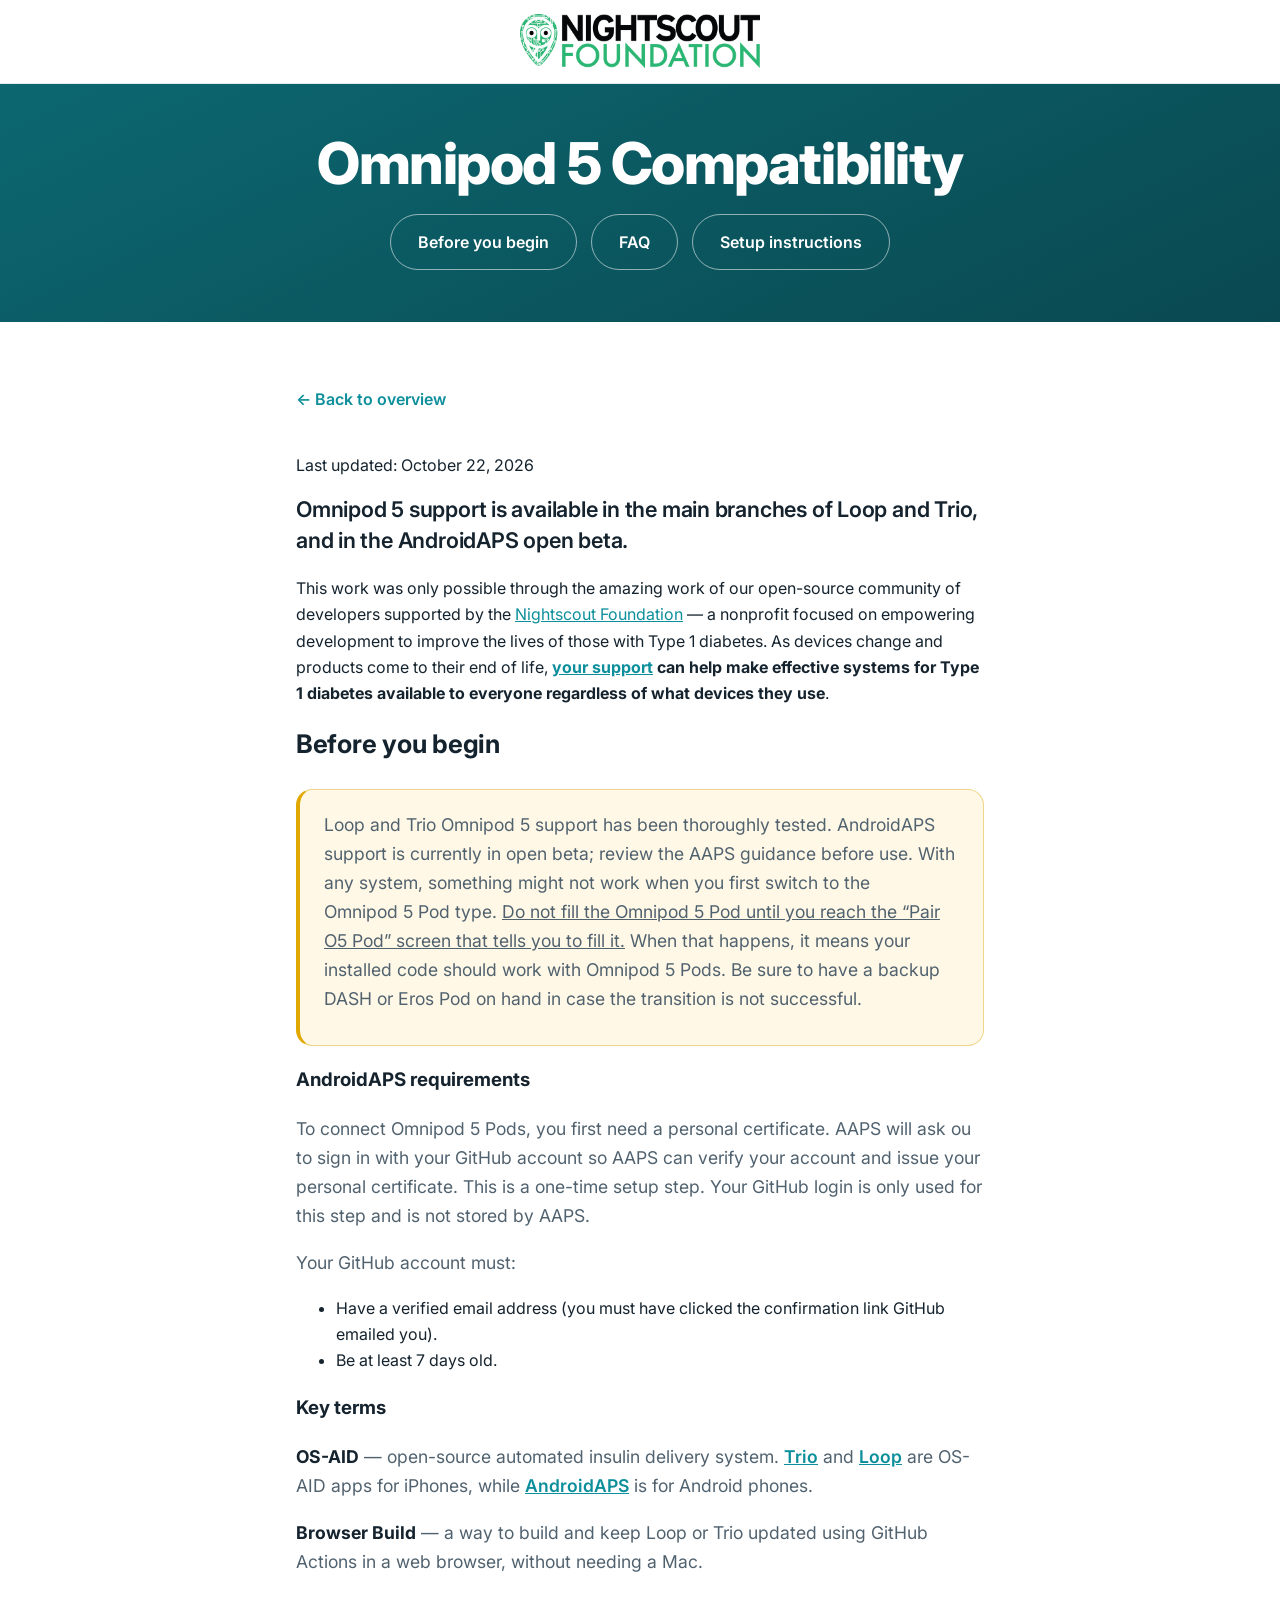
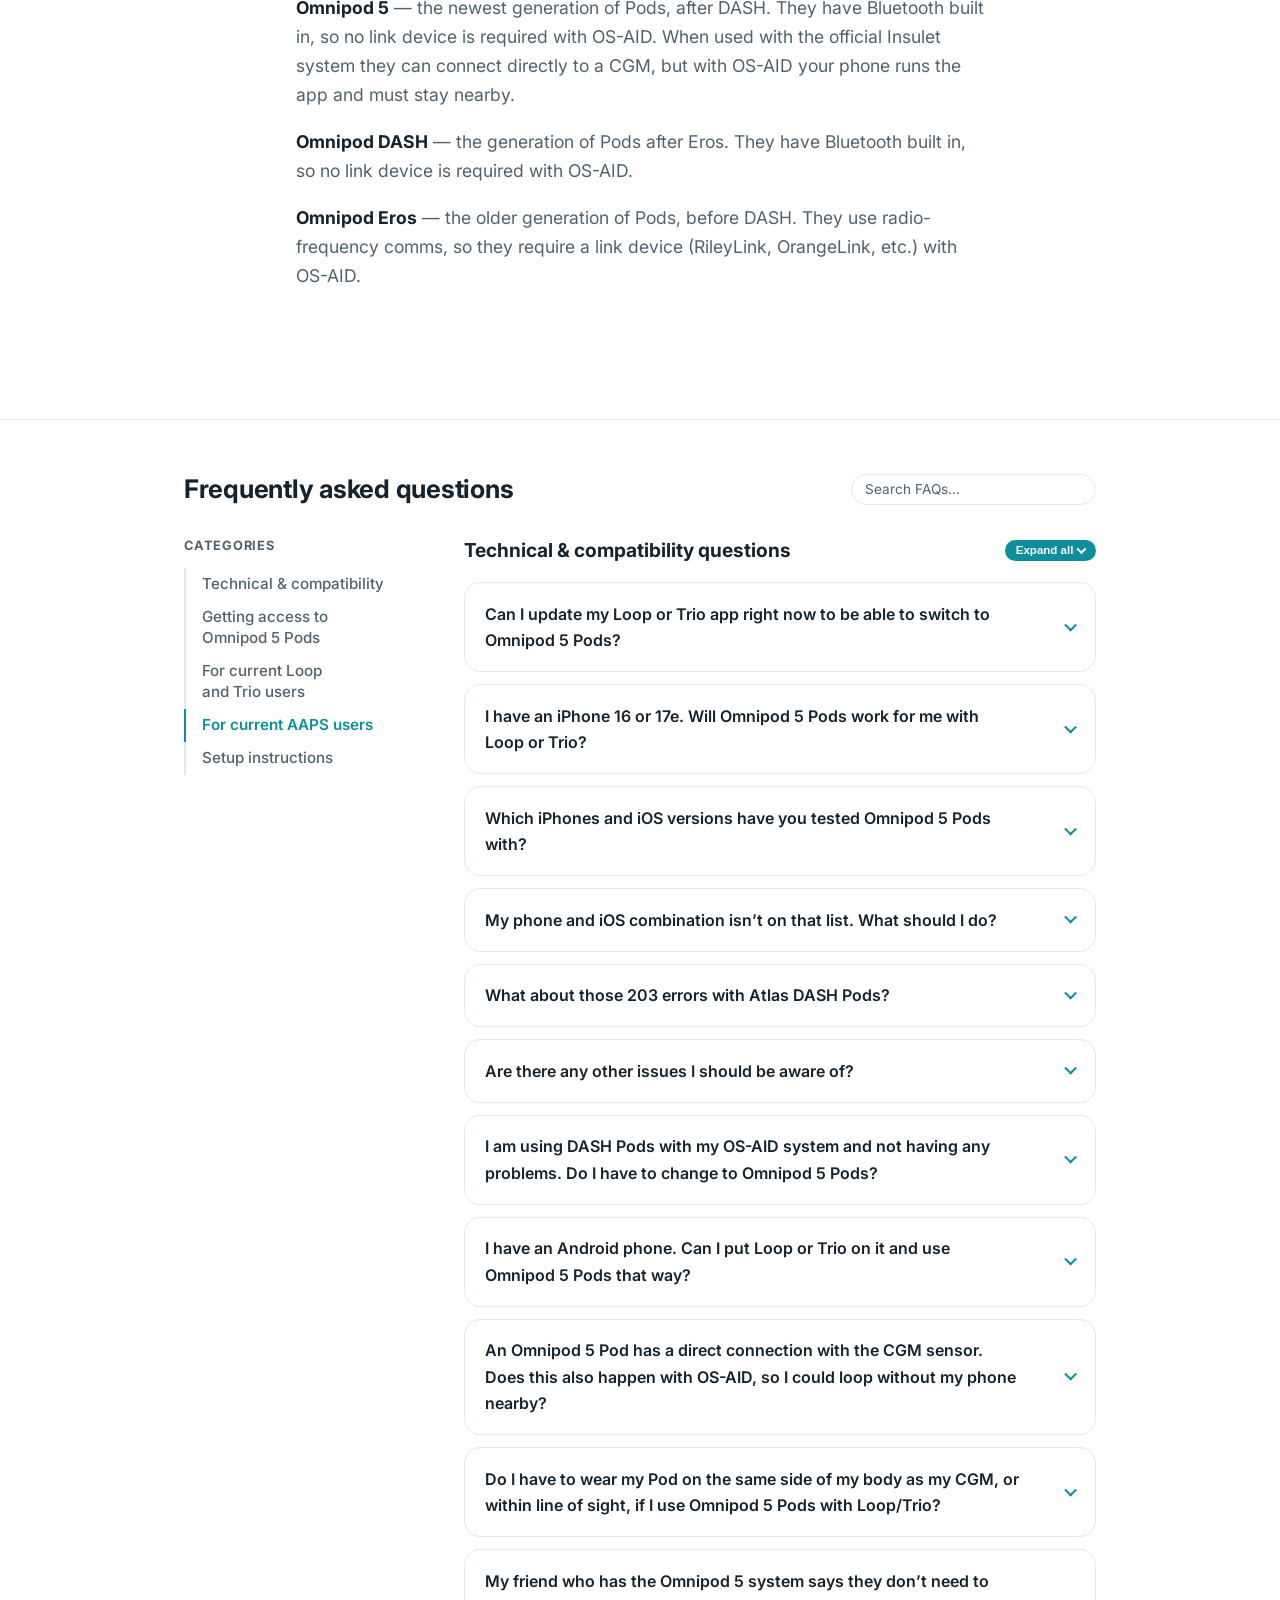
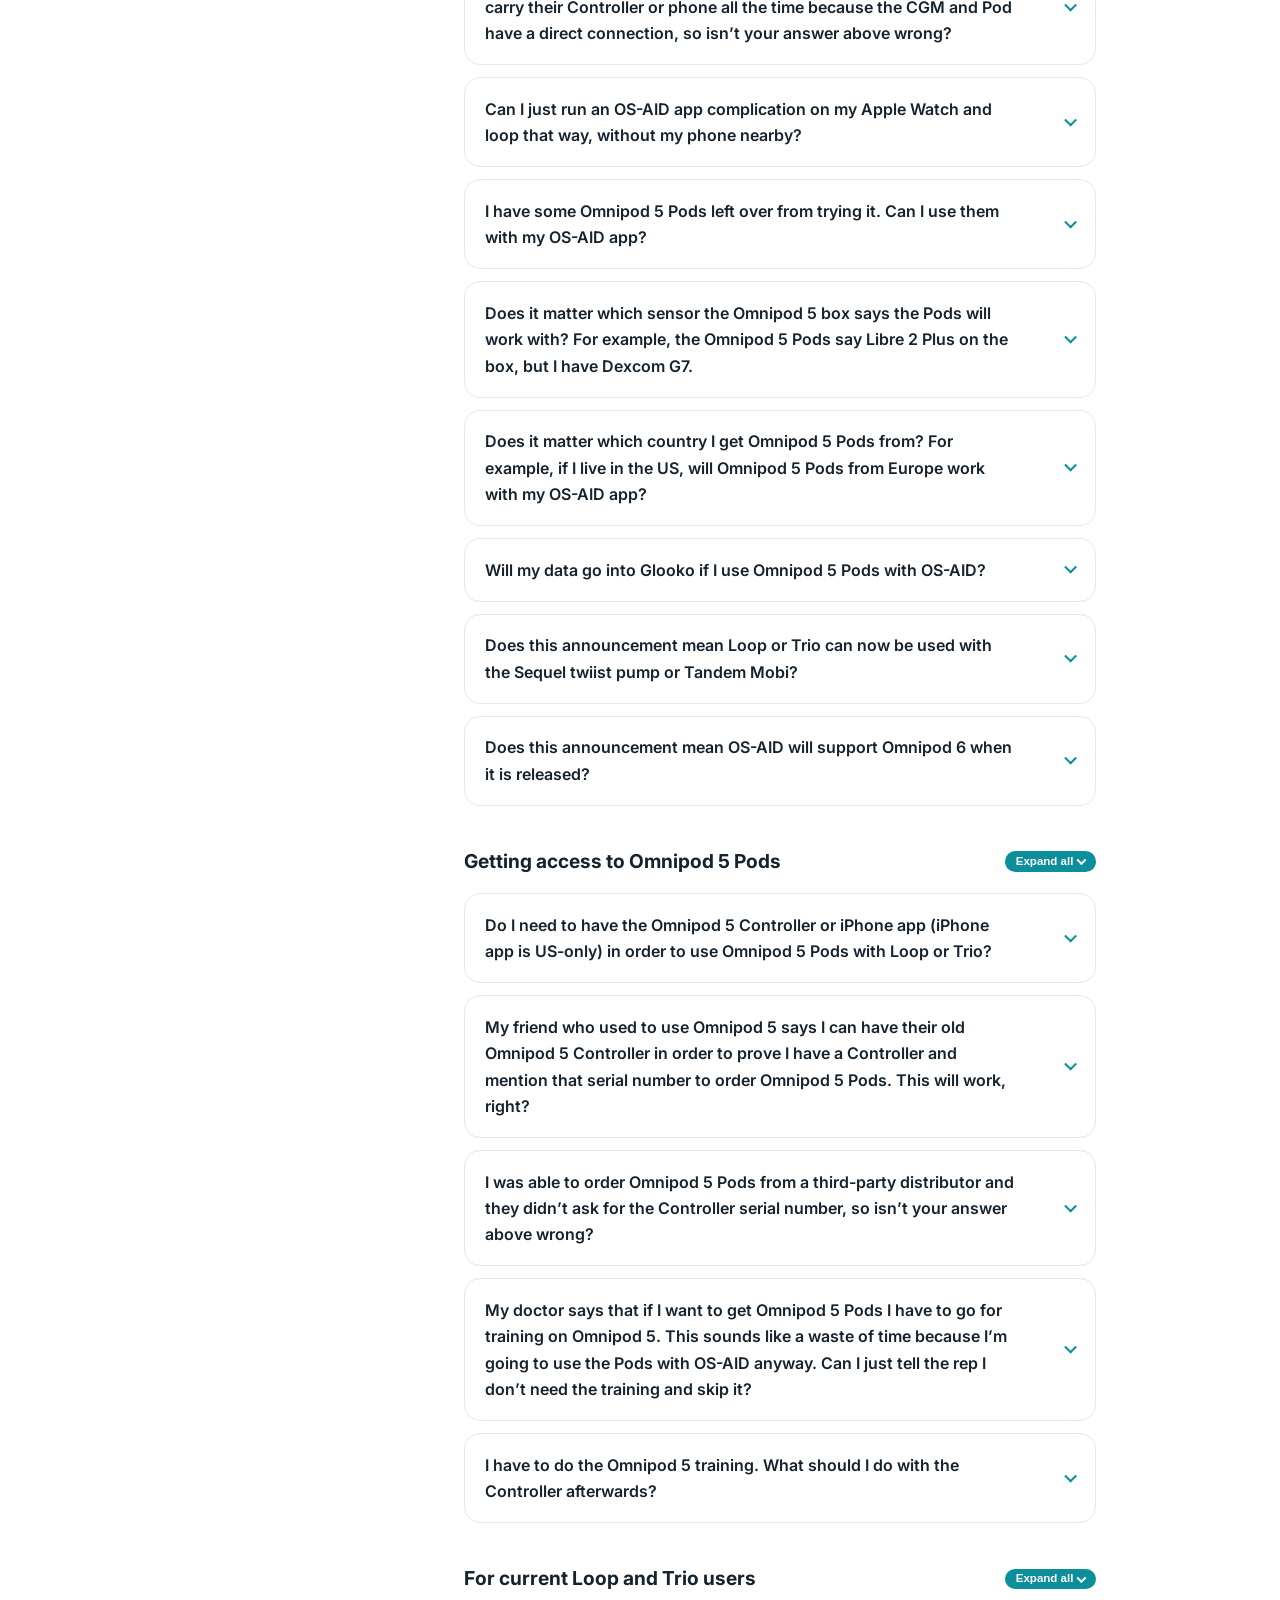
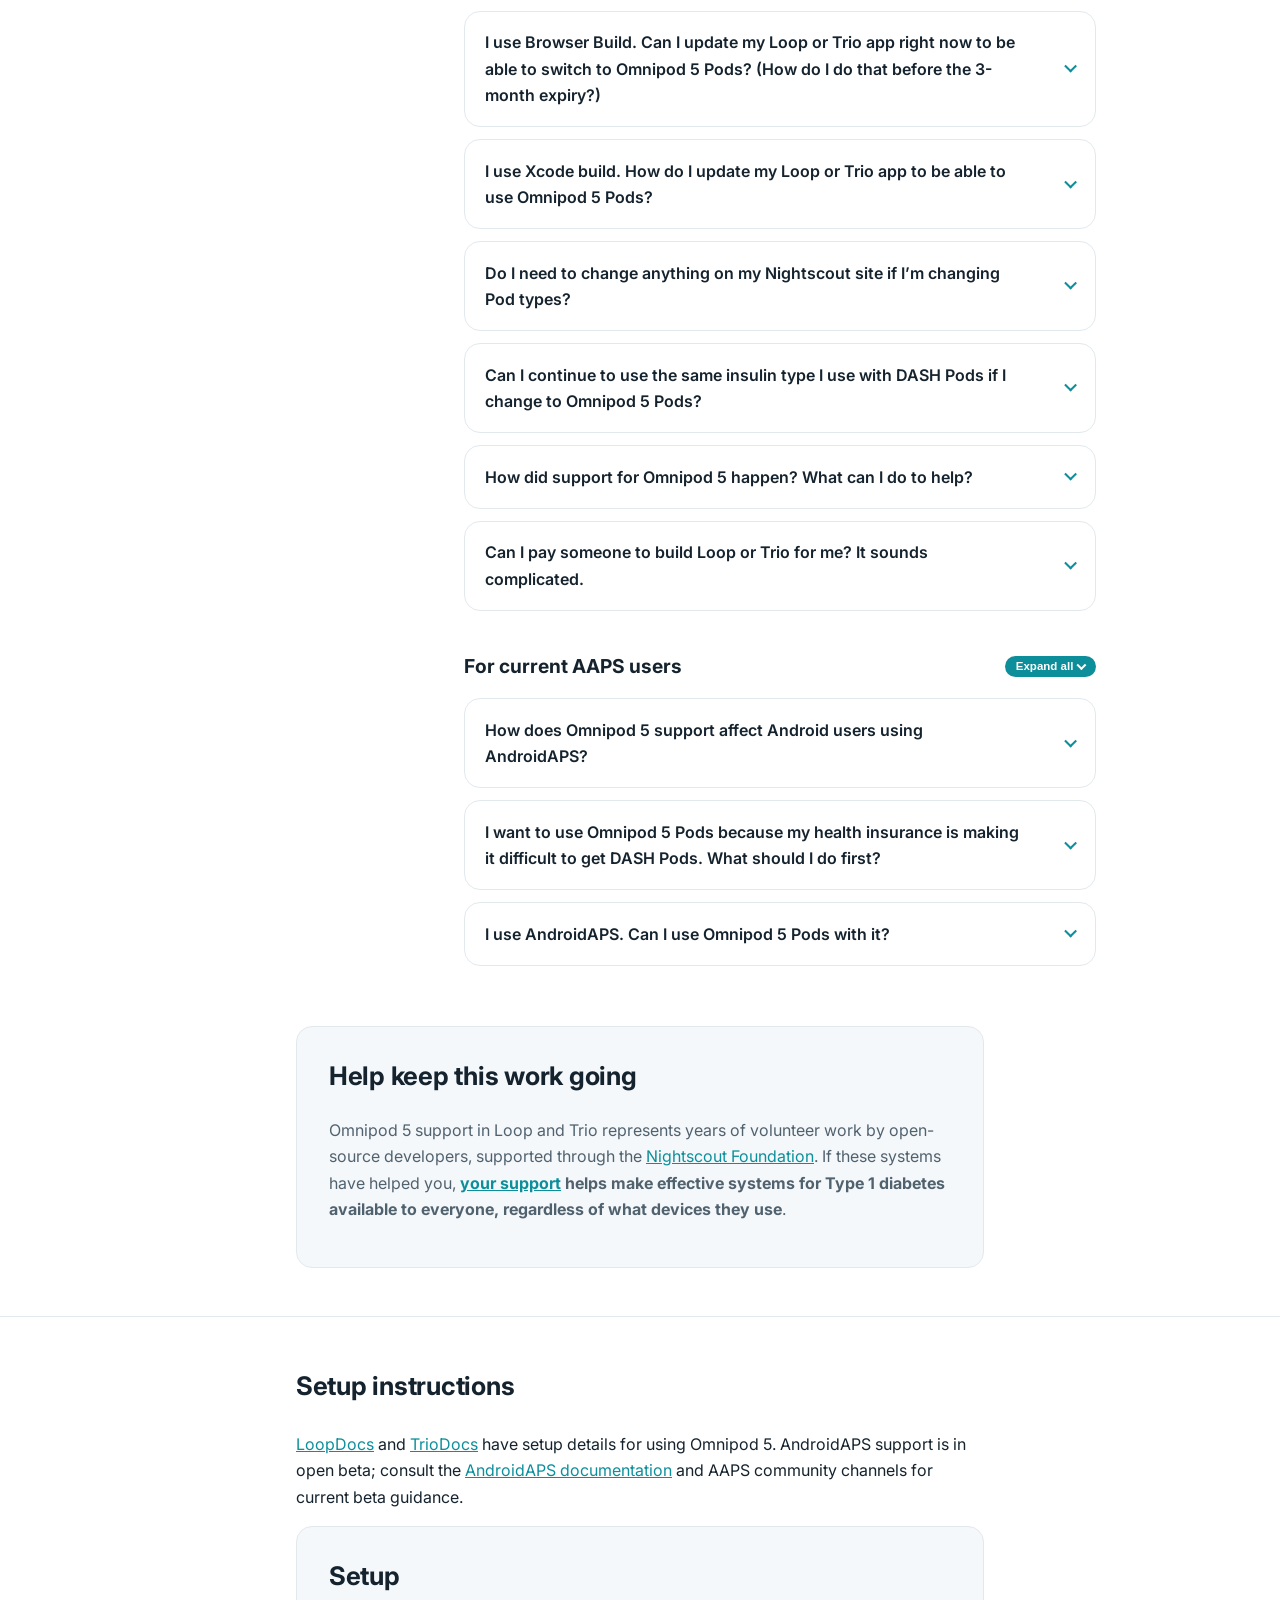
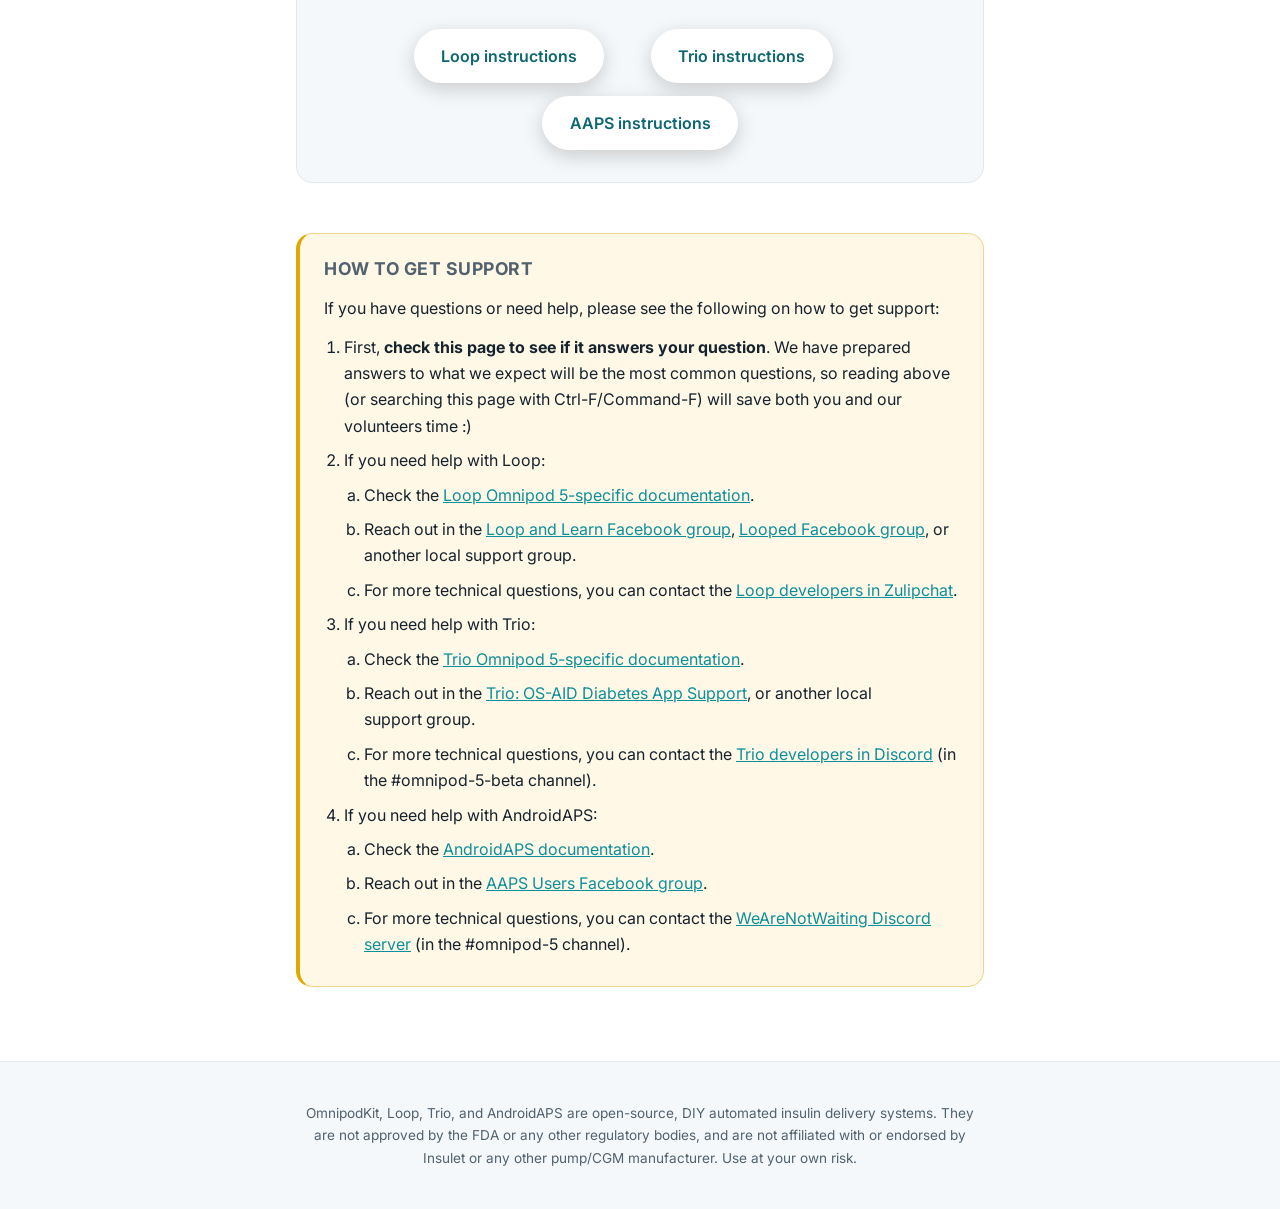
==== commit d49f2478: "Add info about AndroidAPS open beta" ====
--- a/compatibility.html
+++ b/compatibility.html
@@ -3,14 +3,14 @@
 <head>
   <meta charset="utf-8">
   <meta name="viewport" content="width=device-width, initial-scale=1">
-  <title>Omnipod 5 Compatibility for Loop and Trio</title>
-  <meta name="description" content="FAQs and setup instructions for using Omnipod 5 Pods with Loop and Trio.">
+  <title>Omnipod 5 Compatibility for Loop, Trio, and AndroidAPS</title>
+  <meta name="description" content="FAQs and setup information for using Omnipod 5 Pods with Loop and Trio, plus AndroidAPS open beta compatibility.">
   <link rel="canonical" href="https://nightscout.github.io/omnipod-five/compatibility.html">
   <link rel="icon" type="image/x-icon" href="favicon.ico">
   <meta name="theme-color" content="#0c6770">
   <meta property="og:site_name" content="Omnipod 5 Open-Source AID">
-  <meta property="og:title" content="Omnipod 5 Compatibility for Loop and Trio">
-  <meta property="og:description" content="FAQs and setup instructions for using Omnipod 5 Pods with Loop and Trio.">
+  <meta property="og:title" content="Omnipod 5 Compatibility for Loop, Trio, and AndroidAPS">
+  <meta property="og:description" content="FAQs and setup information for using Omnipod 5 Pods with Loop and Trio, plus AndroidAPS open beta compatibility.">
   <meta property="og:url" content="https://nightscout.github.io/omnipod-five/compatibility.html">
   <meta property="og:type" content="website">
   <meta property="og:image" content="https://nightscout.github.io/omnipod-five/og-image.png">
@@ -18,8 +18,8 @@
   <meta property="og:image:height" content="630">
   <meta property="og:image:alt" content="Nightscout Foundation logo">
   <meta name="twitter:card" content="summary_large_image">
-  <meta name="twitter:title" content="Omnipod 5 Compatibility for Loop and Trio">
-  <meta name="twitter:description" content="FAQs and setup instructions for using Omnipod 5 Pods with Loop and Trio.">
+  <meta name="twitter:title" content="Omnipod 5 Compatibility for Loop, Trio, and AndroidAPS">
+  <meta name="twitter:description" content="FAQs and setup information for using Omnipod 5 Pods with Loop and Trio, plus AndroidAPS open beta compatibility.">
   <meta name="twitter:image" content="https://nightscout.github.io/omnipod-five/og-image.png">
   <link rel="preconnect" href="https://fonts.googleapis.com">
   <link rel="preconnect" href="https://fonts.gstatic.com" crossorigin>
@@ -48,9 +48,9 @@
   <main class="wrap">
     <a class="back-link" href="index.html">&larr; Back to overview</a>
 
-    <p>Last updated: September 17, 2026</p>
-
-    <p class="lede">Omnipod&nbsp;5 support and a fix which reduces the frequency of 203 errors with DASH Atlas pods are now in the main branches of both Loop&nbsp;and&nbsp;Trio!</p>
+    <p>Last updated: October 22, 2026</p>
+
+    <p class="lede">Omnipod&nbsp;5 support is available in the main branches of Loop and Trio, and in the AndroidAPS open beta.</p>
     <p>This work was only possible through the amazing work of our open-source community of developers supported by the
       <a href="https://www.nightscoutfoundation.org/new-products/p/direct-donation-apa26" target="_blank" rel="noopener">Nightscout Foundation</a>
       &mdash; a nonprofit focused on empowering development to improve the lives of those with Type&nbsp;1 diabetes.
@@ -60,12 +60,24 @@
       <h2>Before you begin</h2>
       <div class="warning">
         <p>
-          While Omnipod&nbsp;5 support has been thoroughly tested, it is still possible that something might not work when you first switch to the Omnipod&nbsp;5 Pod type.
+          Loop and Trio Omnipod&nbsp;5 support has been thoroughly tested. AndroidAPS support is currently in open beta; review the AAPS guidance before use. With any system, something might not work when you first switch to the Omnipod&nbsp;5 Pod type.
           <u>Do not fill the Omnipod&nbsp;5 Pod until you reach the &ldquo;Pair O5 Pod&rdquo; screen that tells you to fill it.</u>
           When that happens, it means your installed code should work with Omnipod&nbsp;5 Pods.
           Be sure to have a backup DASH or Eros Pod on hand in case the transition is not successful.
         </p>
       </div>
+
+      <section id="androidaps-requirements">
+        <h3>AndroidAPS requirements</h3>
+        <p>
+          To connect Omnipod&nbsp;5 Pods, you first need a personal certificate. AAPS will ask ou to sign in with your GitHub account so AAPS can verify your account and issue your personal certificate. This is a one-time setup step. Your GitHub login is only used for this step and is not stored by AAPS.
+        </p>
+        <p>Your GitHub account must:</p>
+        <ul>
+          <li>Have a verified email address (you must have clicked the confirmation link GitHub emailed you).</li>
+          <li>Be at least 7 days old.</li>
+        </ul>
+      </section>
 
       <h3 id="key-terms">Key terms</h3>
       <p><strong>OS-AID</strong> &mdash; open-source automated insulin delivery system. <a href="https://triodocs.org">Trio</a> and <a href="https://loopdocs.org">Loop</a> are OS-AID apps for iPhones, while <a href="https://androidaps.readthedocs.io/en/latest/">AndroidAPS</a> is for Android phones.</p>
@@ -157,7 +169,7 @@
               <summary itemprop="name">I have an Android phone. Can I put Loop or Trio on it and use Omnipod&nbsp;5 Pods that way?</summary>
               <meta itemprop="keywords" content="android, aaps, androidaps, samsung, pixel, iphone only, eta, timeline">
               <div class="answer" itemprop="acceptedAnswer" itemscope itemtype="https://schema.org/Answer"><div itemprop="text">
-                <p><strong>No. Loop and Trio are for iOS (iPhone) only.</strong> You can get an iPhone and use Loop or Trio, or stick with your current system until the AndroidAPS developers get AndroidAPS working with Omnipod&nbsp;5 Pods. Keep up to date on their progress by monitoring the <a href="https://www.facebook.com/groups/1900195340201874/" target="_blank" rel="noopener">AAPS Users Facebook group</a> or the <a href="https://discord.gg/unXQHEEYtF" target="_blank" rel="noopener">WeAreNotWaiting Discord server</a>.</p>
+                <p><strong>No. Loop and Trio are for iOS (iPhone) only.</strong> Omnipod&nbsp;5 support is now available in the AndroidAPS open beta. For beta information and updates, monitor the <a href="https://www.facebook.com/groups/1900195340201874/" target="_blank" rel="noopener">AAPS Users Facebook group</a> or the <a href="https://discord.gg/unXQHEEYtF" target="_blank" rel="noopener">WeAreNotWaiting Discord server</a>.</p>
               </div></div>
             </details>
             <details id="direct-cgm-connection" itemprop="mainEntity" itemscope itemtype="https://schema.org/Question">
@@ -350,47 +362,6 @@
                 </p>
               </div></div>
             </details>
-          </div>
-
-          <div class="faq-group" id="faq-aaps">
-            <h3 class="faq-head">For current AAPS users <button type="button" class="btn faq-expand-toggle">Expand all</button></h3>
-
-            <details id="androidaps" itemprop="mainEntity" itemscope itemtype="https://schema.org/Question">
-              <summary itemprop="name">How does Omnipod&nbsp;5 support in Loop and Trio affect Android users or AndroidAPS?</summary>
-              <meta itemprop="keywords" content="android, aaps, samsung, pixel, eta, timeline, discord, facebook">
-              <div class="answer" itemprop="acceptedAnswer" itemscope itemtype="https://schema.org/Answer"><div itemprop="text">
-                <p>
-                  Loop and Trio are for iOS (iPhone) only. If you are very keen to use Omnipod&nbsp;5 Pods,
-                  you can get an iPhone and switch to Loop or Trio.
-                </p>
-                <p>
-                  While we don't have anything to announce today, there is work being done on supporting
-                  Omnipod&nbsp;5 in AndroidAPS - it is just not ready and doesn't currently have an ETA.
-                </p>
-                <p>
-                  You can keep up to date on development progress by monitoring the
-                  <a href="https://www.facebook.com/groups/1900195340201874/" target="_blank" rel="noopener">AAPS Users Facebook group</a>
-                  or the <a href="https://discord.gg/unXQHEEYtF" target="_blank" rel="noopener">WeAreNotWaiting Discord server</a>. Tentatively, the AndroidAPS
-                  developers hope to support Omnipod&nbsp;5 by the end of 2026;
-                  however, there is still much additional work needed.
-                </p>
-              </div></div>
-            </details>
-            <details id="insurance" itemprop="mainEntity" itemscope itemtype="https://schema.org/Question">
-              <summary itemprop="name">I want to use Omnipod&nbsp;5 Pods because my health insurance is making it difficult to get DASH Pods. What should I do first?</summary>
-              <meta itemprop="keywords" content="insurance, coverage, prescription change, switch from aaps, get iphone">
-              <div class="answer" itemprop="acceptedAnswer" itemscope itemtype="https://schema.org/Answer"><div itemprop="text">
-                <p>Check the <a href="#faq-technical">general FAQs above</a>. You&rsquo;ll need to speak with your healthcare team to get your prescription changed. Then you&rsquo;ll need to get an iPhone and get onto Loop or Trio.</p>
-              </div></div>
-            </details>
-            <details id="aaps-migration" itemprop="mainEntity" itemscope itemtype="https://schema.org/Question">
-              <summary itemprop="name">I use AndroidAPS. Can I put Loop or Trio on my Android phone and use Omnipod&nbsp;5 Pods that way?</summary>
-              <meta itemprop="keywords" content="androidaps, android, migration, switch to trio, iphone, oref, eta, timeline">
-              <div class="answer" itemprop="acceptedAnswer" itemscope itemtype="https://schema.org/Answer"><div itemprop="text">
-                <p>No. To keep many of the algorithm features you&rsquo;re used to, you can get an iPhone and change to Loop or Trio, or stick with your current system until the AndroidAPS developers get AndroidAPS working with Omnipod&nbsp;5 Pods. Keep up to date on their progress by monitoring the <a href="https://www.facebook.com/groups/1900195340201874/" target="_blank" rel="noopener">AAPS Users Facebook group</a> or the <a href="https://discord.gg/unXQHEEYtF" target="_blank" rel="noopener">WeAreNotWaiting Discord server</a>. Tentatively, the AndroidAPS developers hope to support Omnipod&nbsp;5 by the end of 2026; however, there is still much additional work needed.</p>
-                <p>If you want to change to Trio, start with <a href="https://triodocs.org/configuration/migration/aaps-migration/" target="_blank" rel="noopener">the AAPS migration guide on TrioDocs</a>.</p>
-              </div></div>
-            </details>
             <details id="pay-someone" itemprop="mainEntity" itemscope itemtype="https://schema.org/Question">
               <summary itemprop="name">Can I pay someone to build Loop or Trio for me? It sounds complicated.</summary>
               <meta itemprop="keywords" content="pay someone, build for me, prebuilt, help building, facebook groups, mentor, support">
@@ -402,6 +373,45 @@
                   <li><a href="https://www.facebook.com/groups/LOOPandLEARN" target="_blank" rel="noopener">Loop and Learn</a></li>
                 </ul>
                 <p>Volunteers are always willing to help.</p>
+              </div></div>
+            </details>
+          </div>
+
+          <div class="faq-group" id="faq-aaps">
+            <h3 class="faq-head">For current AAPS users <button type="button" class="btn faq-expand-toggle">Expand all</button></h3>
+
+            <details id="androidaps" itemprop="mainEntity" itemscope itemtype="https://schema.org/Question">
+              <summary itemprop="name">How does Omnipod&nbsp;5 support affect Android users using AndroidAPS?</summary>
+              <meta itemprop="keywords" content="android, aaps, samsung, pixel, eta, timeline, discord, facebook">
+              <div class="answer" itemprop="acceptedAnswer" itemscope itemtype="https://schema.org/Answer"><div itemprop="text">
+                <p>
+                  You can use Omnipod&nbsp;5 with AndroidAPS
+                  in open beta on Android.
+                </p>
+                <p>
+                  Omnipod&nbsp;5 support is now available in the AndroidAPS open beta. This is beta
+                  software, so review the AAPS guidance and make sure you understand the risks before
+                  using it.
+                </p>
+                <p>
+                  For open beta information and updates, monitor the
+                  <a href="https://www.facebook.com/groups/1900195340201874/" target="_blank" rel="noopener">AAPS Users Facebook group</a>
+                  or the <a href="https://discord.gg/unXQHEEYtF" target="_blank" rel="noopener">WeAreNotWaiting Discord server</a>.
+                </p>
+              </div></div>
+            </details>
+            <details id="insurance" itemprop="mainEntity" itemscope itemtype="https://schema.org/Question">
+              <summary itemprop="name">I want to use Omnipod&nbsp;5 Pods because my health insurance is making it difficult to get DASH Pods. What should I do first?</summary>
+              <meta itemprop="keywords" content="insurance, coverage, prescription change, androidaps open beta, switch from aaps, get iphone">
+              <div class="answer" itemprop="acceptedAnswer" itemscope itemtype="https://schema.org/Answer"><div itemprop="text">
+                <p>Check the <a href="#faq-technical">general FAQs above</a> and speak with your healthcare team about changing your prescription. You can use Omnipod&nbsp;5 with AndroidAPS in open beta on Android, or use Loop or Trio on an iPhone.</p>
+              </div></div>
+            </details>
+            <details id="aaps-migration" itemprop="mainEntity" itemscope itemtype="https://schema.org/Question">
+              <summary itemprop="name">I use AndroidAPS. Can I use Omnipod&nbsp;5 Pods with it?</summary>
+              <meta itemprop="keywords" content="androidaps, android, migration, switch to trio, iphone, oref, eta, timeline">
+              <div class="answer" itemprop="acceptedAnswer" itemscope itemtype="https://schema.org/Answer"><div itemprop="text">
+                <p>AndroidAPS with Omnipod&nbsp;5 is now available in open beta. Follow the AAPS guidance and review the beta information before use. If you want to change to Loop or Trio instead, start with <a href="https://triodocs.org/configuration/migration/aaps-migration/" target="_blank" rel="noopener">the AAPS migration guide on TrioDocs</a>.</p>
               </div></div>
             </details>
           </div>
@@ -429,7 +439,7 @@
     <div class="wrap">
       <h2>Setup instructions</h2>
 
-      <p><a href="https://loopdocs.org" target="_blank" rel="noopener">LoopDocs</a> and <a href="https://triodocs.org" target="_blank" rel="noopener">TrioDocs</a> have been updated with details about using Omnipod&nbsp;5.</p>
+      <p><a href="https://loopdocs.org" target="_blank" rel="noopener">LoopDocs</a> and <a href="https://triodocs.org" target="_blank" rel="noopener">TrioDocs</a> have setup details for using Omnipod&nbsp;5. AndroidAPS support is in open beta; consult the <a href="https://androidaps.readthedocs.io/en/latest/" target="_blank" rel="noopener">AndroidAPS documentation</a> and AAPS community channels for current beta guidance.</p>
 
       <section id="setup-instructions" class="callout">
         <h2>Setup</h2>
@@ -440,6 +450,10 @@
           &nbsp; &nbsp; &nbsp;
           <a class="btn btn-primary" href="https://triodocs.org/install/build/requirements/devices/pump/#omnipod-5" target="_blank">
             Trio instructions
+          </a>
+          &nbsp; &nbsp; &nbsp;
+          <a class="btn btn-primary" href="https://androidaps.readthedocs.io/en/latest/" target="_blank" rel="noopener">
+            AAPS instructions
           </a>
         </div>
       </section>
@@ -465,6 +479,13 @@
                 <li>For more technical questions, you can contact the <a href="https://discord.gg/FnwFEFUwXE">Trio developers in Discord</a> (in the #omnipod-5-beta channel).</li>
               </ol>
             </li>
+            <li>If you need help with AndroidAPS:
+              <ol type="a">
+                <li>Check the <a href="https://androidaps.readthedocs.io/en/latest/" target="_blank" rel="noopener">AndroidAPS documentation</a>.</li>
+                <li>Reach out in the <a href="https://www.facebook.com/groups/1900195340201874/" target="_blank" rel="noopener">AAPS Users Facebook group</a>.</li>
+                <li>For more technical questions, you can contact the <a href="https://discord.gg/unXQHEEYtF" target="_blank" rel="noopener">WeAreNotWaiting Discord server</a> (in the #omnipod-5 channel).</li>
+              </ol>
+            </li>
           </ol>
         </div>
 
@@ -475,7 +496,7 @@
   <footer class="site-footer">
     <div class="wrap">
       <p class="disclaimer">
-        OmnipodKit, Loop, and Trio are open-source, DIY automated insulin
+        OmnipodKit, Loop, Trio, and AndroidAPS are open-source, DIY automated insulin
         delivery systems. They are not approved by the FDA or any other regulatory bodies, and are not
         affiliated with or endorsed by Insulet or any other pump/CGM manufacturer. Use at
         your own risk.
